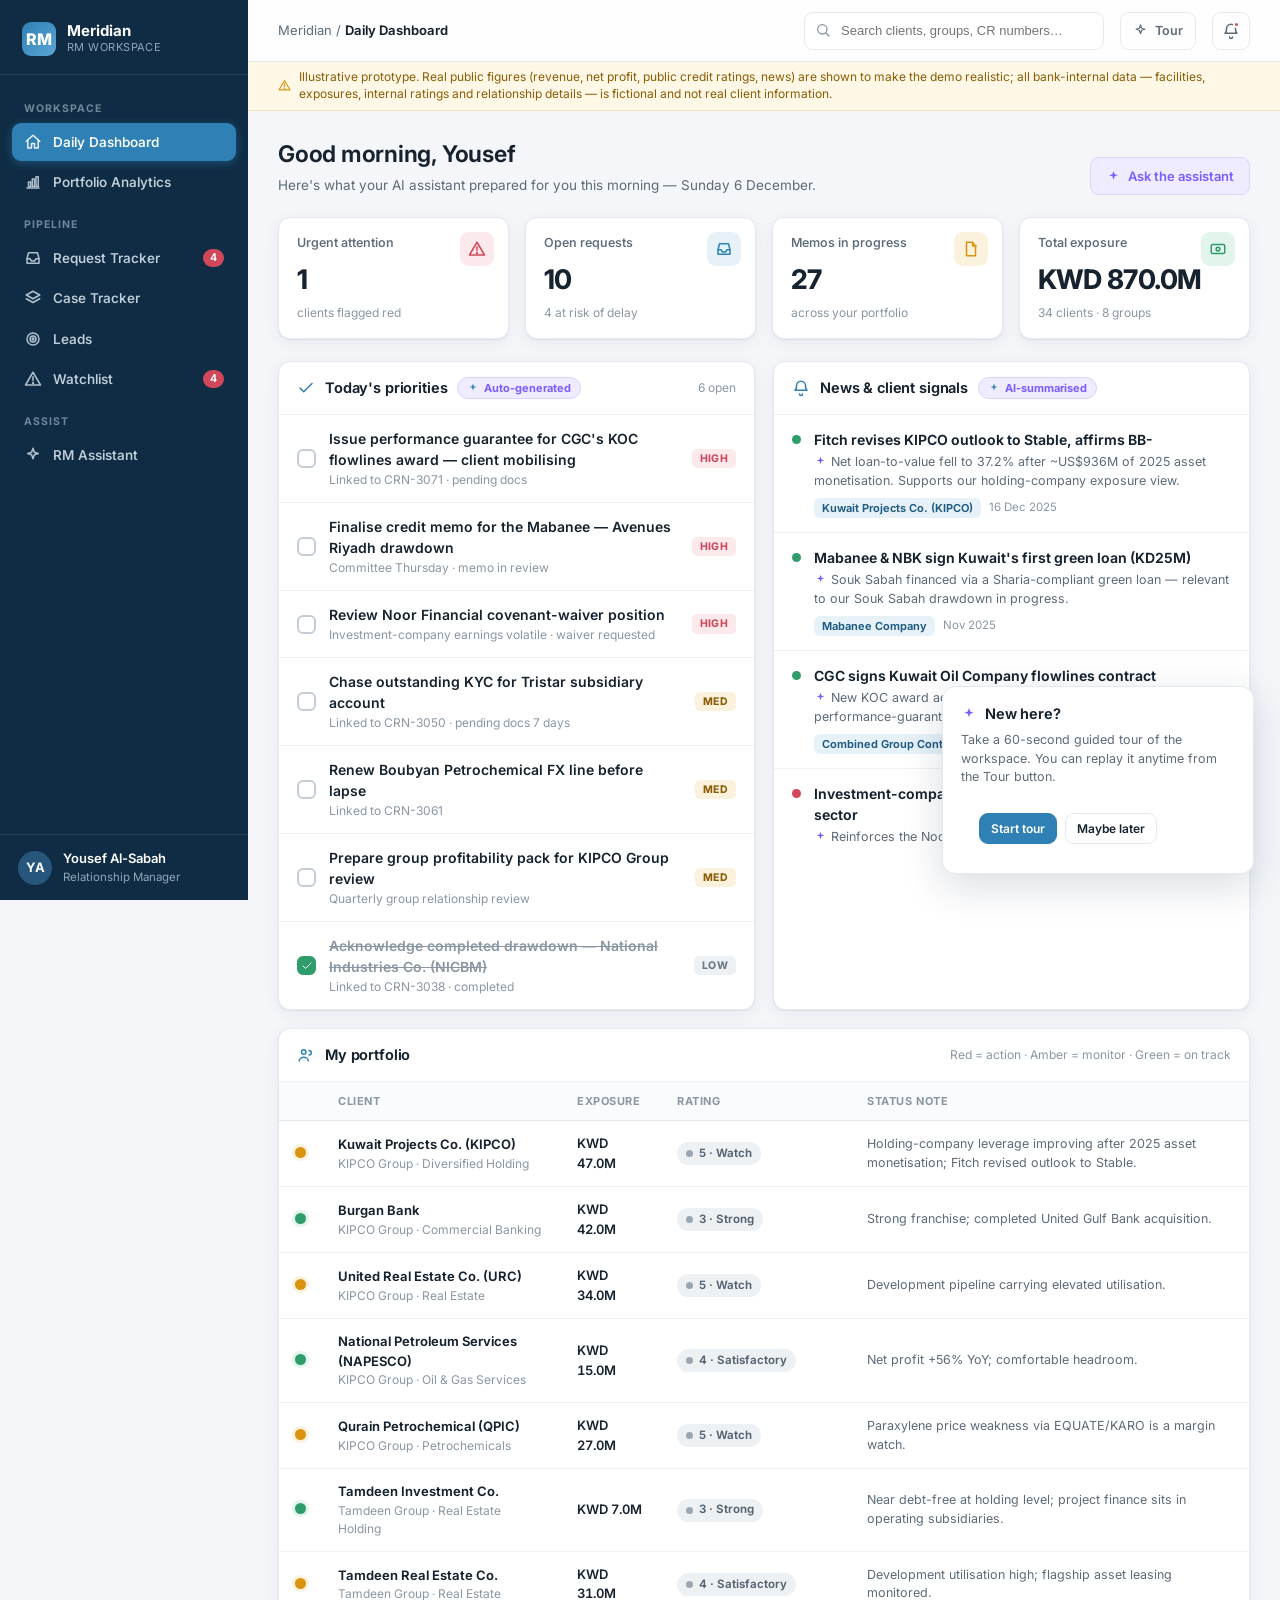
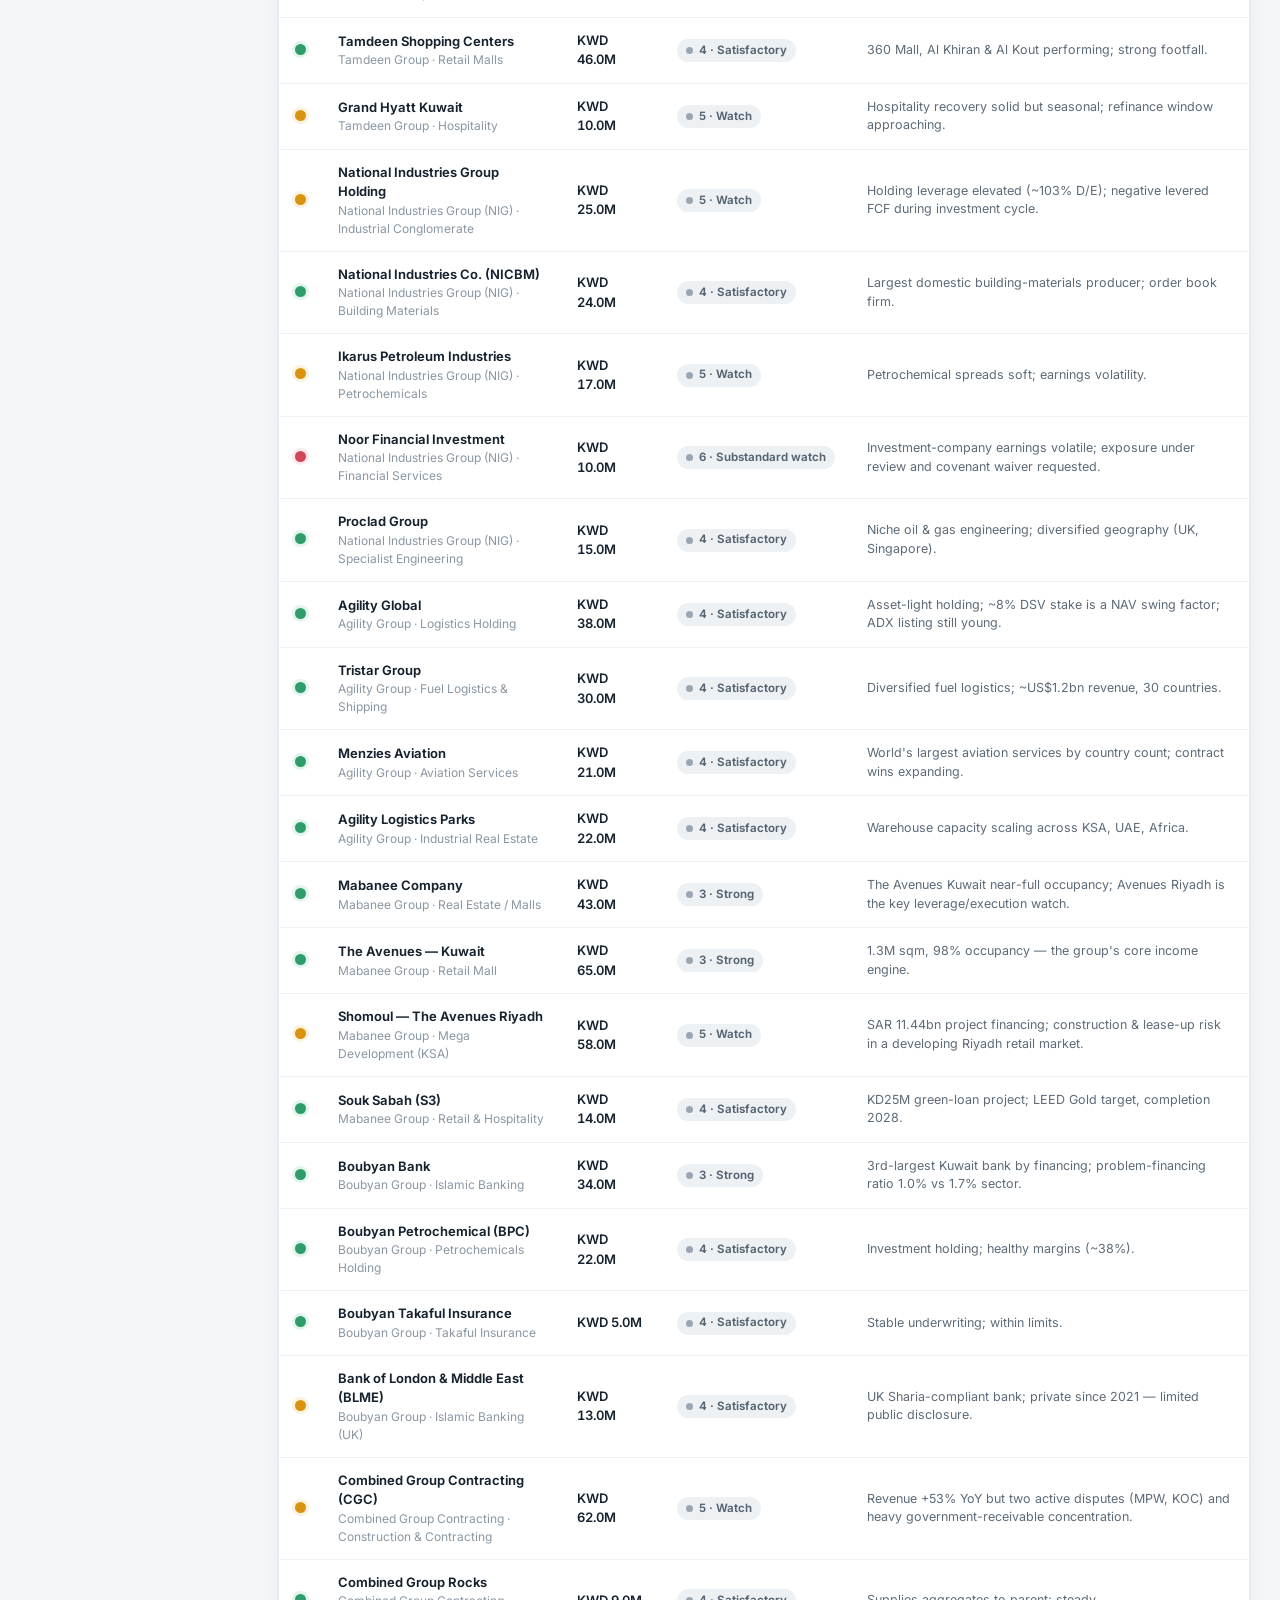
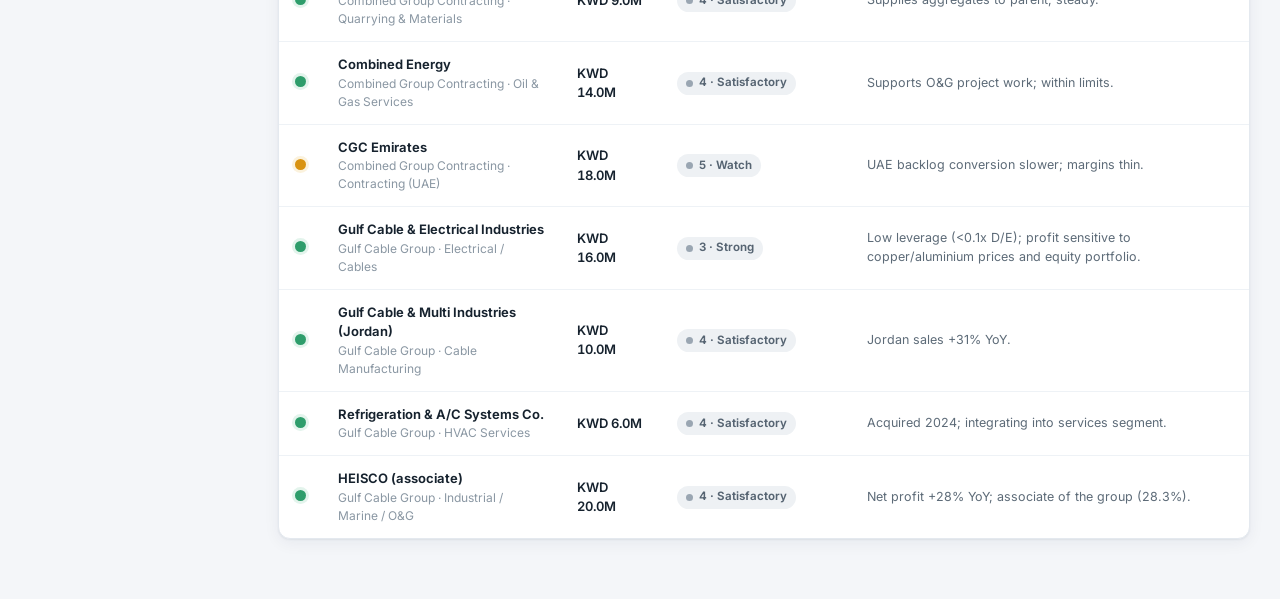
==== docs/index.html @ 3da42424 "Serve RM Workspace from /docs for branch-based Pages Publish the self-contained app as docs/index.ht" ====
<!doctype html>
<html lang="en">
<head>
<meta charset="utf-8"/>
<meta name="viewport" content="width=device-width,initial-scale=1"/>
<title>Meridian — RM Workspace</title>
<link rel="preconnect" href="https://fonts.googleapis.com"/>
<link href="https://fonts.googleapis.com/css2?family=Inter:wght@400;500;600;700;750;800&display=swap" rel="stylesheet"/>
<style>
:root{
  --navy:#0f2c44; --navy-700:#143a5a; --navy-600:#1c4a72;
  --accent:#2f80b4; --accent-soft:#e7f1f8;
  --ink:#16222e; --muted:#5d6b78; --faint:#8a97a3;
  --line:#e4e9ef; --line-soft:#eef2f6; --bg:#f4f6f9; --card:#ffffff;
  --red:#d1485b; --red-bg:#fbe9ec; --amber:#d99311; --amber-bg:#fbf2dd;
  --green:#2e9d6b; --green-bg:#e3f4ec; --blue-bg:#e7f1f8;
  --ai:#7b5cff; --ai-bg:#f0ecff; --ai-line:#ddd3ff;
  --shadow:0 1px 2px rgba(16,40,68,.06),0 4px 16px rgba(16,40,68,.06);
  --shadow-lg:0 12px 40px rgba(16,40,68,.16);
  --radius:12px; --radius-sm:8px;
  --sidebar:248px;
  --font:"Inter",-apple-system,BlinkMacSystemFont,"Segoe UI",Roboto,Helvetica,Arial,sans-serif;
}
*{box-sizing:border-box}
html,body{margin:0;padding:0}
body{font-family:var(--font);color:var(--ink);background:var(--bg);font-size:14px;line-height:1.5;-webkit-font-smoothing:antialiased}
a{color:inherit;text-decoration:none}
button{font-family:inherit;cursor:pointer;border:none;background:none}
h1,h2,h3,h4{margin:0;font-weight:650;letter-spacing:-.01em}
::selection{background:var(--accent-soft)}
svg:not([width]){width:18px;height:18px;flex:none}
.ch svg:not([width]){color:var(--accent)}
.ns svg{width:13px;height:13px;vertical-align:-2px}
.ai-block .src svg:not([width]){width:14px;height:14px}
.crumb svg{vertical-align:-2px}

/* layout */
.app{display:flex;min-height:100vh}
.sidebar{width:var(--sidebar);background:var(--navy);color:#cdd9e3;position:fixed;top:0;bottom:0;left:0;display:flex;flex-direction:column;z-index:30}
.sidebar .brand{padding:22px 22px 18px;display:flex;align-items:center;gap:11px;border-bottom:1px solid rgba(255,255,255,.08)}
.brand .logo{width:34px;height:34px;border-radius:9px;background:linear-gradient(135deg,var(--accent),#5aa6d6);display:grid;place-items:center;color:#fff;font-weight:800;font-size:16px}
.brand .bt{color:#fff;font-weight:700;font-size:15px;line-height:1.15}
.brand .bs{color:#8fa6b8;font-size:11px;letter-spacing:.04em;text-transform:uppercase}
.nav{padding:12px 12px;overflow-y:auto;flex:1}
.nav .grp{color:#6f879a;font-size:10.5px;letter-spacing:.09em;text-transform:uppercase;padding:14px 12px 6px;font-weight:700}
.nav a{display:flex;align-items:center;gap:11px;padding:9px 12px;border-radius:9px;color:#c2d0db;font-weight:550;margin-bottom:2px;transition:.12s;font-size:13.5px}
.nav a:hover{background:rgba(255,255,255,.06);color:#fff}
.nav a.active{background:var(--accent);color:#fff;box-shadow:0 2px 10px rgba(47,128,180,.45)}
.nav a svg{width:18px;height:18px;flex:none;opacity:.9}
.nav a .badge{margin-left:auto;background:var(--red);color:#fff;font-size:10.5px;font-weight:700;padding:1px 7px;border-radius:20px}
.sidebar .me{padding:14px 18px;border-top:1px solid rgba(255,255,255,.08);display:flex;align-items:center;gap:11px}
.me .av{width:34px;height:34px;border-radius:50%;background:#27567c;color:#fff;display:grid;place-items:center;font-weight:700;font-size:13px}
.me .mn{color:#fff;font-weight:600;font-size:13px}
.me .mr{color:#8fa6b8;font-size:11.5px}

.main{margin-left:var(--sidebar);flex:1;min-width:0;display:flex;flex-direction:column}
.topbar{height:62px;background:rgba(255,255,255,.85);backdrop-filter:blur(8px);border-bottom:1px solid var(--line);position:sticky;top:0;z-index:20;display:flex;align-items:center;gap:16px;padding:0 30px}
.topbar .crumb{color:var(--muted);font-size:13px}
.topbar .crumb b{color:var(--ink);font-weight:650}
.search{margin-left:auto;position:relative;width:300px}
.search input{width:100%;height:38px;border:1px solid var(--line);border-radius:9px;padding:0 12px 0 36px;font-size:13px;background:#fff;outline:none;transition:.15s}
.search input:focus{border-color:var(--accent);box-shadow:0 0 0 3px var(--accent-soft)}
.search svg{position:absolute;left:11px;top:10px;width:16px;height:16px;color:var(--faint)}
.search .results{position:absolute;top:44px;left:0;right:0;background:#fff;border:1px solid var(--line);border-radius:10px;box-shadow:var(--shadow-lg);overflow:hidden;display:none}
.search .results.open{display:block}
.search .results a{display:flex;align-items:center;gap:10px;padding:10px 13px;border-bottom:1px solid var(--line-soft)}
.search .results a:last-child{border:0}
.search .results a:hover{background:var(--bg)}
.topbar .bell{width:38px;height:38px;border-radius:9px;border:1px solid var(--line);display:grid;place-items:center;color:var(--muted);position:relative}
.topbar .bell .dot{position:absolute;top:8px;right:9px;width:7px;height:7px;background:var(--red);border-radius:50%;border:2px solid #fff}

.page{padding:26px 30px 60px;max-width:1320px;width:100%}
.page-head{display:flex;align-items:flex-end;gap:16px;margin-bottom:22px}
.page-head h1{font-size:23px}
.page-head p{color:var(--muted);margin:4px 0 0;font-size:13.5px}
.page-head .actions{margin-left:auto;display:flex;gap:10px}

/* buttons */
.btn{display:inline-flex;align-items:center;gap:7px;height:38px;padding:0 15px;border-radius:9px;font-weight:600;font-size:13px;border:1px solid var(--line);background:#fff;color:var(--ink);transition:.13s}
.btn:hover{background:var(--bg)}
.btn svg{width:15px;height:15px}
.btn.primary{background:var(--navy);color:#fff;border-color:var(--navy)}
.btn.primary:hover{background:var(--navy-700)}
.btn.accent{background:var(--accent);color:#fff;border-color:var(--accent)}
.btn.accent:hover{filter:brightness(1.05)}
.btn.sm{height:31px;padding:0 11px;font-size:12px}
.btn.ai{background:var(--ai-bg);color:var(--ai);border-color:var(--ai-line)}
.btn.ai:hover{background:#e7e0ff}
.btn:disabled{opacity:.55;cursor:default}

/* cards & grid */
.grid{display:grid;gap:18px}
.card{background:var(--card);border:1px solid var(--line);border-radius:var(--radius);box-shadow:var(--shadow)}
.card .ch{display:flex;align-items:center;gap:10px;padding:15px 18px;border-bottom:1px solid var(--line-soft)}
.card .ch h3{font-size:14.5px}
.card .ch .sub{color:var(--faint);font-size:12px}
.card .ch .right{margin-left:auto;display:flex;align-items:center;gap:8px}
.card .cb{padding:16px 18px}
.card .cb.flush{padding:0}

/* stat strip */
.stats{display:grid;grid-template-columns:repeat(4,1fr);gap:16px;margin-bottom:22px}
.stat{background:var(--card);border:1px solid var(--line);border-radius:var(--radius);padding:16px 18px;box-shadow:var(--shadow);position:relative;overflow:hidden}
.stat .lab{color:var(--muted);font-size:12.5px;font-weight:550;display:flex;align-items:center;gap:7px}
.stat .val{font-size:27px;font-weight:750;margin-top:7px;letter-spacing:-.02em}
.stat .sub{font-size:12px;color:var(--faint);margin-top:3px}
.stat .ic{position:absolute;right:14px;top:14px;width:34px;height:34px;border-radius:9px;display:grid;place-items:center}
.stat.r .ic{background:var(--red-bg);color:var(--red)} .stat.a .ic{background:var(--amber-bg);color:var(--amber)}
.stat.g .ic{background:var(--green-bg);color:var(--green)} .stat.b .ic{background:var(--blue-bg);color:var(--accent)}

/* pills / status */
.pill{display:inline-flex;align-items:center;gap:6px;height:23px;padding:0 9px;border-radius:20px;font-size:11.5px;font-weight:650;white-space:nowrap}
.pill .d{width:7px;height:7px;border-radius:50%}
.pill.red{background:var(--red-bg);color:#a8293a}.pill.red .d{background:var(--red)}
.pill.amber{background:var(--amber-bg);color:#8a5d06}.pill.amber .d{background:var(--amber)}
.pill.green{background:var(--green-bg);color:#1d6f49}.pill.green .d{background:var(--green)}
.pill.blue{background:var(--blue-bg);color:#1d5a82}.pill.blue .d{background:var(--accent)}
.pill.grey{background:#eef1f4;color:#566472}.pill.grey .d{background:#9aa6b2}
.pill.ai{background:var(--ai-bg);color:var(--ai)}
.rag{width:11px;height:11px;border-radius:50%;display:inline-block;flex:none}
.rag.red{background:var(--red);box-shadow:0 0 0 3px var(--red-bg)}
.rag.amber{background:var(--amber);box-shadow:0 0 0 3px var(--amber-bg)}
.rag.green{background:var(--green);box-shadow:0 0 0 3px var(--green-bg)}

/* AI badge & blocks */
.ai-badge{display:inline-flex;align-items:center;gap:5px;background:var(--ai-bg);color:var(--ai);border:1px solid var(--ai-line);border-radius:20px;padding:2px 9px;font-size:11px;font-weight:700}
.ai-badge svg{width:12px;height:12px}
.ai-block{border:1px solid var(--ai-line);border-radius:var(--radius-sm);background:linear-gradient(180deg,#faf9ff,#fff);position:relative}
.ai-block .src{color:var(--ai);font-size:11.5px;display:flex;align-items:center;gap:6px;padding:9px 14px;border-bottom:1px solid var(--ai-line);background:var(--ai-bg);border-radius:7px 7px 0 0;font-weight:600}
.ai-block .body{padding:14px}
.ai-block .ctrl{display:flex;gap:8px;padding:10px 14px;border-top:1px solid var(--line-soft)}
.ai-tip{color:var(--faint);font-size:11.5px;margin-left:auto;align-self:center}

/* tables */
table{width:100%;border-collapse:collapse}
thead th{text-align:left;font-size:11px;letter-spacing:.05em;text-transform:uppercase;color:var(--faint);font-weight:700;padding:11px 16px;border-bottom:1px solid var(--line);background:#fafbfc}
tbody td{padding:13px 16px;border-bottom:1px solid var(--line-soft);font-size:13px;vertical-align:middle}
tbody tr:last-child td{border-bottom:0}
tbody tr.click{cursor:pointer;transition:.1s}
tbody tr.click:hover{background:var(--accent-soft)}
.tnum{font-variant-numeric:tabular-nums;font-weight:600}
.tname{font-weight:650}
.tsub{color:var(--faint);font-size:12px}
.linklike{color:var(--accent);font-weight:650;cursor:pointer}
.linklike:hover{text-decoration:underline}

/* filters */
.toolbar{display:flex;gap:10px;align-items:center;flex-wrap:wrap;margin-bottom:16px}
.chip{height:32px;padding:0 13px;border:1px solid var(--line);background:#fff;border-radius:20px;font-size:12.5px;font-weight:600;color:var(--muted);display:inline-flex;align-items:center;gap:7px}
.chip:hover{border-color:var(--accent);color:var(--accent)}
.chip.on{background:var(--navy);color:#fff;border-color:var(--navy)}
.chip .ct{background:rgba(255,255,255,.25);border-radius:10px;padding:0 6px;font-size:11px}
.chip.on .ct{background:rgba(255,255,255,.22)}

/* todos / list rows */
.row{display:flex;align-items:center;gap:13px;padding:13px 18px;border-bottom:1px solid var(--line-soft)}
.row:last-child{border:0}
.row:hover{background:#fafbfc}
.chk{width:19px;height:19px;border:2px solid #c4cdd6;border-radius:6px;flex:none;display:grid;place-items:center;cursor:pointer;transition:.12s}
.chk.done{background:var(--green);border-color:var(--green)}
.chk svg{width:12px;height:12px;color:#fff;opacity:0}
.chk.done svg{opacity:1}
.row .tx{flex:1;min-width:0}
.row .tx .t{font-weight:600}
.row.done .tx .t{text-decoration:line-through;color:var(--faint)}
.row .tx .m{color:var(--faint);font-size:12px;margin-top:1px}
.prio{font-size:10.5px;font-weight:750;padding:2px 8px;border-radius:5px;text-transform:uppercase;letter-spacing:.03em}
.prio.high{background:var(--red-bg);color:var(--red)} .prio.med{background:var(--amber-bg);color:#8a5d06} .prio.low{background:#eef1f4;color:#6b7785}

/* news */
.news{display:flex;gap:13px;padding:14px 18px;border-bottom:1px solid var(--line-soft)}
.news:last-child{border:0}
.news .dotc{width:9px;height:9px;border-radius:50%;margin-top:6px;flex:none}
.news .nt{font-weight:650;margin-bottom:3px}
.news .ns{color:var(--muted);font-size:12.5px}
.news .nm{margin-top:7px;display:flex;gap:8px;align-items:center;flex-wrap:wrap}
.tag{font-size:11px;font-weight:650;padding:2px 8px;border-radius:6px;background:var(--accent-soft);color:#1d5a82}
.tag.mkt{background:#eef1f4;color:#637282}

/* memo */
.memo{display:grid;grid-template-columns:1fr 270px;gap:20px;align-items:start}
.memo-doc{background:#fff;border:1px solid var(--line);border-radius:var(--radius);box-shadow:var(--shadow);overflow:hidden}
.memo-doc .mh{padding:24px 30px;border-bottom:1px solid var(--line);background:linear-gradient(180deg,#fbfcfd,#fff)}
.memo-sec{padding:22px 30px;border-bottom:1px solid var(--line-soft)}
.memo-sec:last-child{border:0}
.memo-sec .sh{display:flex;align-items:center;gap:10px;margin-bottom:11px}
.memo-sec .sh h4{font-size:14px}
.memo-sec p{margin:0 0 10px;color:#2c3a47;font-size:13.5px;line-height:1.7}
.memo-sec textarea{width:100%;min-height:120px;border:1px solid var(--accent);border-radius:8px;padding:12px;font-family:inherit;font-size:13.5px;line-height:1.7;outline:none}
.memo-side .card{position:sticky;top:78px}
.acc-flag{display:inline-flex;align-items:center;gap:5px;color:var(--green);font-size:11.5px;font-weight:700}

/* progress matrix (case tracker) */
.grp-row{border:1px solid var(--line);border-radius:var(--radius);background:#fff;box-shadow:var(--shadow);margin-bottom:14px;overflow:hidden}
.grp-head{display:flex;align-items:center;gap:13px;padding:15px 18px;cursor:pointer}
.grp-head:hover{background:#fafbfc}
.grp-head .gi{width:34px;height:34px;border-radius:9px;background:var(--accent-soft);color:var(--accent);display:grid;place-items:center;flex:none}
.grp-head .chev{margin-left:auto;color:var(--faint);transition:.2s}
.grp-head.open .chev{transform:rotate(90deg)}
.grp-body{display:none;border-top:1px solid var(--line-soft)}
.grp-body.open{display:block}
.comp-grid th,.comp-grid td{text-align:center}
.comp-grid th:first-child,.comp-grid td:first-child{text-align:left}
.cstat{display:inline-flex;flex-direction:column;align-items:center;gap:3px;font-size:10.5px;color:var(--faint);font-weight:600}

/* leads */
.kanban{display:grid;grid-template-columns:repeat(5,1fr);gap:14px}
.kcol{background:#f7f9fb;border:1px solid var(--line);border-radius:var(--radius);padding:12px;min-height:120px}
.kcol h4{font-size:12px;text-transform:uppercase;letter-spacing:.04em;color:var(--muted);margin-bottom:11px;display:flex;align-items:center;gap:7px}
.kcard{background:#fff;border:1px solid var(--line);border-radius:9px;padding:11px;box-shadow:var(--shadow);margin-bottom:9px}
.kcard .kn{font-weight:650;font-size:13px}
.kcard .ks{color:var(--faint);font-size:11.5px;margin-top:2px}
.kcard select{margin-top:9px;width:100%;height:30px;border:1px solid var(--line);border-radius:7px;font-size:12px;padding:0 7px;color:var(--ink);background:#fff}
.upload{border:2px dashed var(--line);border-radius:var(--radius);padding:30px;text-align:center;background:#fafbfc;transition:.15s}
.upload:hover{border-color:var(--accent);background:var(--accent-soft)}
.upload .ui{width:48px;height:48px;border-radius:12px;background:var(--accent-soft);color:var(--accent);display:grid;place-items:center;margin:0 auto 12px}

/* charts */
.bars{display:flex;flex-direction:column;gap:13px}
.bar-row{display:grid;grid-template-columns:130px 1fr 70px;align-items:center;gap:12px}
.bar-row .bl{font-size:12.5px;color:var(--muted);font-weight:550}
.bar-track{height:11px;background:var(--line-soft);border-radius:20px;overflow:hidden}
.bar-fill{height:100%;border-radius:20px;background:linear-gradient(90deg,var(--accent),#5aa6d6)}
.bar-row .bv{text-align:right;font-weight:700;font-size:12.5px;font-variant-numeric:tabular-nums}
.donut-wrap{display:flex;align-items:center;gap:24px}
.legend{display:flex;flex-direction:column;gap:9px}
.legend .li{display:flex;align-items:center;gap:9px;font-size:13px}
.legend .ls{width:11px;height:11px;border-radius:3px}

/* company */
.co-head{display:flex;gap:18px;align-items:flex-start;background:#fff;border:1px solid var(--line);border-radius:var(--radius);box-shadow:var(--shadow);padding:22px 24px;margin-bottom:18px}
.co-logo{width:58px;height:58px;border-radius:13px;background:linear-gradient(135deg,var(--navy),var(--navy-600));color:#fff;display:grid;place-items:center;font-weight:750;font-size:22px;flex:none}
.co-meta{display:flex;gap:26px;flex-wrap:wrap;margin-top:10px}
.co-meta .m .k{font-size:11px;color:var(--faint);text-transform:uppercase;letter-spacing:.04em;font-weight:650}
.co-meta .m .v{font-weight:650;margin-top:2px}
.kv{display:grid;grid-template-columns:1fr 1fr;gap:1px;background:var(--line-soft);border-radius:8px;overflow:hidden}
.kv .c{background:#fff;padding:11px 14px}
.kv .c .k{font-size:11px;color:var(--faint);text-transform:uppercase;letter-spacing:.04em;font-weight:650}
.kv .c .v{font-weight:600;margin-top:3px}
.two{display:grid;grid-template-columns:1fr 1fr;gap:18px}
.three{display:grid;grid-template-columns:repeat(3,1fr);gap:18px}

/* assistant */
.chat{display:flex;flex-direction:column;height:calc(100vh - 180px);background:#fff;border:1px solid var(--line);border-radius:var(--radius);box-shadow:var(--shadow);overflow:hidden}
.chat .stream{flex:1;overflow-y:auto;padding:24px 28px;display:flex;flex-direction:column;gap:18px}
.msg{display:flex;gap:12px;max-width:80%}
.msg.u{align-self:flex-end;flex-direction:row-reverse}
.msg .ava{width:32px;height:32px;border-radius:9px;flex:none;display:grid;place-items:center;font-weight:700;font-size:12px}
.msg.a .ava{background:var(--ai-bg);color:var(--ai)}
.msg.u .ava{background:var(--navy);color:#fff}
.msg .bub{padding:13px 16px;border-radius:13px;font-size:13.5px;line-height:1.65}
.msg.a .bub{background:#f6f4ff;border:1px solid var(--ai-line);border-top-left-radius:4px}
.msg.u .bub{background:var(--navy);color:#fff;border-top-right-radius:4px}
.msg .bub h5{margin:0 0 6px;font-size:13px}
.msg .bub ul{margin:8px 0 0;padding-left:18px}
.msg .bub li{margin-bottom:4px}
.suggest{display:flex;gap:9px;flex-wrap:wrap;padding:14px 28px;border-top:1px solid var(--line-soft)}
.sg{border:1px solid var(--ai-line);background:var(--ai-bg);color:var(--ai);border-radius:20px;padding:7px 13px;font-size:12.5px;font-weight:600}
.sg:hover{background:#e7e0ff}
.chat .compose{display:flex;gap:10px;padding:14px 20px;border-top:1px solid var(--line)}
.chat .compose input{flex:1;height:42px;border:1px solid var(--line);border-radius:10px;padding:0 14px;font-size:13.5px;outline:none}
.chat .compose input:focus{border-color:var(--accent);box-shadow:0 0 0 3px var(--accent-soft)}
.typing{display:inline-flex;gap:4px;padding:4px 0}
.typing i{width:7px;height:7px;border-radius:50%;background:var(--ai);opacity:.4;animation:tp 1.1s infinite}
.typing i:nth-child(2){animation-delay:.2s}.typing i:nth-child(3){animation-delay:.4s}
@keyframes tp{0%,60%,100%{opacity:.3;transform:translateY(0)}30%{opacity:1;transform:translateY(-4px)}}

/* misc */
.spin{width:16px;height:16px;border:2px solid var(--ai-line);border-top-color:var(--ai);border-radius:50%;display:inline-block;animation:sp .7s linear infinite;vertical-align:-3px}
@keyframes sp{to{transform:rotate(360deg)}}
.gen{display:flex;align-items:center;gap:10px;color:var(--ai);font-size:13px;font-weight:600;padding:18px}
.empty{text-align:center;color:var(--faint);padding:40px 20px}
.divider{height:1px;background:var(--line-soft);margin:18px 0}
.fade-in{animation:fi .35s ease}
@keyframes fi{from{opacity:0;transform:translateY(6px)}to{opacity:1;transform:none}}
.mb0{margin-bottom:0}.mt16{margin-top:16px}
.flex{display:flex;align-items:center;gap:10px}
.spread{display:flex;align-items:center;justify-content:space-between;gap:12px}
.muted{color:var(--muted)} .faint{color:var(--faint)} .right{text-align:right} .center{text-align:center}
.modal-bg{position:fixed;inset:0;background:rgba(15,44,68,.45);backdrop-filter:blur(2px);z-index:50;display:grid;place-items:center;padding:24px;animation:fi .2s}
.modal{background:#fff;border-radius:14px;box-shadow:var(--shadow-lg);width:560px;max-width:100%;max-height:88vh;overflow:auto}
.modal .mh2{padding:18px 22px;border-bottom:1px solid var(--line);display:flex;align-items:center;gap:10px}
.modal .mb2{padding:20px 22px}
.modal .mf{padding:14px 22px;border-top:1px solid var(--line);display:flex;justify-content:flex-end;gap:10px}
.x{margin-left:auto;width:30px;height:30px;border-radius:8px;display:grid;place-items:center;color:var(--muted)}
.x:hover{background:var(--bg)}

.ribbon{background:#fff8e6;color:#8a5d06;border-bottom:1px solid #f0e3c0;font-size:12px;padding:7px 30px;display:flex;gap:8px;align-items:center;line-height:1.4}
.ribbon svg{color:var(--amber);flex:none}
.co-meta .pill{height:21px}

/* ---- tabs / progressive disclosure ---- */
.tabs{display:flex;gap:2px;border-bottom:1px solid var(--line);margin:0 0 20px;overflow-x:auto}
.tab{padding:11px 16px;font-weight:600;font-size:13.5px;color:var(--muted);border-bottom:2px solid transparent;display:flex;align-items:center;gap:7px;white-space:nowrap;cursor:pointer}
.tab:hover{color:var(--ink)}
.tab.on{color:var(--accent);border-bottom-color:var(--accent)}
.tab svg{width:16px;height:16px}
.tab .ct{background:var(--red-bg);color:var(--red);border-radius:10px;font-size:11px;padding:0 6px;font-weight:700}
.toggle{display:inline-flex;background:#eef1f4;border-radius:9px;padding:3px}
.toggle button{padding:6px 14px;border-radius:7px;font-size:12.5px;font-weight:600;color:var(--muted)}
.toggle button.on{background:#fff;color:var(--ink);box-shadow:var(--shadow)}

/* ---- tooltips ---- */
.tipw{border-bottom:1px dotted var(--faint);cursor:help}
[data-tip]{position:relative}
[data-tip]:hover::after{content:attr(data-tip);position:absolute;left:50%;bottom:calc(100% + 9px);transform:translateX(-50%);background:var(--navy);color:#fff;font-size:11.5px;font-weight:500;padding:8px 11px;border-radius:8px;width:max-content;max-width:250px;z-index:60;box-shadow:var(--shadow-lg);line-height:1.45;pointer-events:none;animation:fi .14s;white-space:normal}
[data-tip]:hover::before{content:"";position:absolute;left:50%;bottom:calc(100% + 3px);transform:translateX(-50%);border:6px solid transparent;border-top-color:var(--navy);z-index:60}

/* ---- gauges / kpis ---- */
.gauges{display:flex;gap:26px;flex-wrap:wrap}
.gauge{display:flex;flex-direction:column;align-items:center;gap:8px}
.gauge .ring{width:104px;height:104px;border-radius:50%;display:grid;place-items:center;flex:none}
.gauge .ring .in{width:74px;height:74px;background:#fff;border-radius:50%;display:grid;place-items:center;text-align:center}
.gauge .ring .in b{font-size:21px;letter-spacing:-.02em}
.gauge .lab{font-size:12px;color:var(--muted);font-weight:600}
.kpis{display:grid;grid-template-columns:repeat(4,1fr);gap:14px;margin-bottom:18px}
.kpi{background:#fff;border:1px solid var(--line);border-radius:11px;padding:14px 16px;box-shadow:var(--shadow)}
.kpi .k{font-size:11.5px;color:var(--muted);font-weight:600;display:flex;align-items:center;gap:6px}
.kpi .v{font-size:22px;font-weight:750;margin-top:6px;letter-spacing:-.02em}
.kpi .s{font-size:11.5px;color:var(--faint);margin-top:2px}
.alert-row{display:flex;align-items:center;gap:11px;padding:11px 0;border-bottom:1px solid var(--line-soft)}
.alert-row:last-child{border:0}
.alert-ic{width:30px;height:30px;border-radius:8px;display:grid;place-items:center;flex:none}

/* ---- tour ---- */
.tour-ring{position:fixed;z-index:81;border-radius:11px;box-shadow:0 0 0 3px var(--accent),0 0 0 9999px rgba(15,44,68,.55);transition:top .25s,left .25s,width .25s,height .25s;pointer-events:none}
.tour-pop{position:fixed;z-index:82;background:#fff;border-radius:13px;box-shadow:var(--shadow-lg);width:326px;padding:17px 19px;animation:fi .2s}
.tour-pop h4{font-size:15px;margin-bottom:7px;display:flex;align-items:center;gap:8px}
.tour-pop h4 svg{width:16px;height:16px;color:var(--ai)}
.tour-pop p{font-size:13px;color:var(--muted);margin:0 0 15px;line-height:1.55}
.tour-pop .nav{display:flex;align-items:center;gap:8px}
.tour-pop .step{font-size:11.5px;color:var(--faint);margin-right:auto;font-weight:600}
.toast{position:fixed;right:26px;bottom:26px;z-index:70;background:#fff;border:1px solid var(--line);border-radius:13px;box-shadow:var(--shadow-lg);padding:16px 18px;width:312px;animation:fi .3s}
.toast h4{font-size:14.5px;margin-bottom:6px;display:flex;align-items:center;gap:8px}
.toast h4 svg{width:16px;height:16px;color:var(--ai)}
.toast p{font-size:12.5px;color:var(--muted);margin:0 0 13px;line-height:1.5}
.toast .row{display:flex;gap:8px}

/* ---- watchlist ---- */
.wl-sev{width:5px;height:34px;border-radius:6px;display:inline-block}
.sig{display:inline-flex;align-items:center;gap:5px;font-size:11.5px;font-weight:600;padding:2px 9px;border-radius:6px;margin:2px 4px 2px 0}
.sig.red{background:var(--red-bg);color:#a8293a}.sig.amber{background:var(--amber-bg);color:#8a5d06}
.help-btn{height:38px;padding:0 12px;border:1px solid var(--line);border-radius:9px;display:flex;align-items:center;gap:7px;color:var(--muted);font-weight:600;font-size:12.5px}
.help-btn:hover{border-color:var(--ai-line);color:var(--ai);background:var(--ai-bg)}
.help-btn svg{width:15px;height:15px}

</style>
</head>
<body>
<noscript>This prototype requires JavaScript.</noscript>
<script>
/* Shared mock dataset — Corporate Banking RM Workspace prototype.
   REAL public company data (Boursa Kuwait / public filings & ratings, 2024-2026) is used
   for realism; ALL bank-internal figures (facilities, exposures, internal ratings,
   relationship details, requests, to-dos) are FICTIONAL and not real client information. */
window.DB = (function () {
  const rm = { name: "Yousef Al-Sabah", role: "Senior Relationship Manager · Corporate", initials: "YA", desk: "Corporate Banking — Large Cap Groups" };
  const disclaimer = "Illustrative prototype. Real public figures (revenue, net profit, public credit ratings, news) are shown to make the demo realistic; all bank-internal data — facilities, exposures, internal ratings and relationship details — is fictional and not real client information.";

  // ---- raw group definitions (figures: bank-internal in KWD millions unless noted) ----
  const GROUPS = [
    { group:"KIPCO Group", members:[
      { id:"kipco", name:"Kuwait Projects Co. (KIPCO)", short:"KP", sector:"Diversified Holding", ticker:"KPROJ", parent:true,
        rag:"amber", ragReason:"Holding-company leverage improving after 2025 asset monetisation; Fitch revised outlook to Stable.",
        funded:38, nonfunded:9, limit:60, rating:"5 (Watch)", since:"2006", ubo:"Al Futtooh Holding 31.9%; widely held",
        pub:{rev:1490, net:15.65, cur:"KWD M", year:"FY2024", rating:"Fitch BB-/Stable (Dec 2025)", src:"KIPCO Annual Report 2024; Fitch"},
        news:[{t:"Fitch revises KIPCO outlook to Stable, affirms BB-", s:"After ~US$936M of intragroup asset monetisation in 2025, net loan-to-value fell to 37.2% from 52.9%; Fitch lifted the outlook from Negative to Stable.", date:"16 Dec 2025", rag:"green"}] },
      { id:"burgan", name:"Burgan Bank", short:"BB", sector:"Commercial Banking", ticker:"BURG",
        rag:"green", ragReason:"Strong franchise; completed United Gulf Bank acquisition.",
        funded:12, nonfunded:30, limit:55, rating:"3 (Strong)", since:"2008", ubo:"KIPCO 61%",
        pub:{net:46.4, cur:"KWD M", year:"FY2024", rating:"Fitch A/Stable", src:"KIPCO AR 2024; Fitch"},
        news:[{t:"Burgan Bank completes acquisition of United Gulf Bank", s:"US$190M deal (~1.0x book) closed Q1 2025, adding ~60-70bps drag on regulatory capital ratios.", date:"Q1 2025", rag:"amber"}] },
      { id:"urc", name:"United Real Estate Co. (URC)", short:"UR", sector:"Real Estate", ticker:"URC",
        rag:"amber", ragReason:"Development pipeline carrying elevated utilisation.",
        funded:30, nonfunded:4, limit:40, rating:"5 (Watch)", since:"2009", ubo:"KIPCO 62%",
        pub:{rev:88.6, net:5.1, cur:"KWD M", year:"FY2024", src:"KIPCO AR 2024"} },
      { id:"napesco", name:"National Petroleum Services (NAPESCO)", short:"NP", sector:"Oil & Gas Services", ticker:"NAPESCO",
        rag:"green", ragReason:"Net profit +56% YoY; comfortable headroom.",
        funded:9, nonfunded:6, limit:20, rating:"4 (Satisfactory)", since:"2012", ubo:"KIPCO 60%",
        pub:{rev:41.0, net:13.4, cur:"KWD M", year:"FY2024", src:"KIPCO AR 2024"} },
      { id:"qpic", name:"Qurain Petrochemical (QPIC)", short:"QP", sector:"Petrochemicals", ticker:"QPIC",
        rag:"amber", ragReason:"Paraxylene price weakness via EQUATE/KARO is a margin watch.",
        funded:22, nonfunded:5, limit:35, rating:"5 (Watch)", since:"2011", ubo:"Widely held; KIPCO-linked",
        pub:{note:"EQUATE FY2024 revenue ~US$3.81bn (+22%); KARO posted a US$5.66M loss in 2024.", src:"KIPCO AR 2024"} },
    ]},
    { group:"Tamdeen Group", members:[
      { id:"taminv", name:"Tamdeen Investment Co.", short:"TI", sector:"Real Estate Holding", ticker:"TAMINV", parent:true,
        rag:"green", ragReason:"Near debt-free at holding level; project finance sits in operating subsidiaries.",
        funded:6, nonfunded:1, limit:12, rating:"3 (Strong)", since:"2010", ubo:"Al Marzouq family",
        pub:{rev:15.93, net:13.51, cur:"KWD M", year:"FY2024", src:"Kamco / Boursa filing"},
        news:[{t:"Tamdeen acquires majority stake in 4Sale International", s:"First major digital investment — controlling interest in Kuwait's leading online marketplace, signalling a shift beyond physical real estate.", date:"02 Jun 2026", rag:"green"}] },
      { id:"tamdeen-re", name:"Tamdeen Real Estate Co.", short:"TR", sector:"Real Estate", 
        rag:"amber", ragReason:"Development utilisation high; flagship asset leasing monitored.",
        funded:28, nonfunded:3, limit:35, rating:"4 (Satisfactory)", since:"2011", ubo:"Tamdeen Group" },
      { id:"tamdeen-malls", name:"Tamdeen Shopping Centers", short:"TS", sector:"Retail Malls",
        rag:"green", ragReason:"360 Mall, Al Khiran & Al Kout performing; strong footfall.",
        funded:40, nonfunded:6, limit:55, rating:"4 (Satisfactory)", since:"2011", ubo:"Tamdeen Group",
        news:[{t:"Tamdeen breaks ground on 'The Farm Kuwait' in Sabah Al Salem", s:"New agri-leisure destination — diversification beyond malls into experiential formats; a pipeline asset not yet generating revenue.", date:"15 Feb 2026", rag:"amber"}] },
      { id:"grand-hyatt", name:"Grand Hyatt Kuwait", short:"GH", sector:"Hospitality",
        rag:"amber", ragReason:"Hospitality recovery solid but seasonal; refinance window approaching.",
        funded:9, nonfunded:1, limit:14, rating:"5 (Watch)", since:"2016", ubo:"Tamdeen Group" },
    ]},
    { group:"National Industries Group (NIG)", members:[
      { id:"nig", name:"National Industries Group Holding", short:"NG", sector:"Industrial Conglomerate", ticker:"NIND", parent:true,
        rag:"amber", ragReason:"Holding leverage elevated (~103% D/E); negative levered FCF during investment cycle.",
        funded:20, nonfunded:5, limit:32, rating:"5 (Watch)", since:"2007", ubo:"Widely held",
        pub:{rev:49.9, net:14.0, cur:"KWD M", year:"TTM 2026", rating:"D/E ~103%", src:"Boursa Kuwait / Yahoo Finance"},
        news:[{t:"J3 consortium (NIG, Mabanee, Privatization Holding) advances Jaber Al-Ahmad Residential City", s:"NIG is co-developer in a KD154M (~US$500M) PPP housing project — a push into Kuwait social infrastructure.", date:"24 Apr 2025", rag:"green"}] },
      { id:"nicbm", name:"National Industries Co. (NICBM)", short:"NC", sector:"Building Materials", ticker:"NICBM",
        rag:"green", ragReason:"Largest domestic building-materials producer; order book firm.",
        funded:18, nonfunded:6, limit:30, rating:"4 (Satisfactory)", since:"2008", ubo:"NIG" },
      { id:"ikarus", name:"Ikarus Petroleum Industries", short:"IK", sector:"Petrochemicals", ticker:"IKARUS",
        rag:"amber", ragReason:"Petrochemical spreads soft; earnings volatility.",
        funded:14, nonfunded:3, limit:22, rating:"5 (Watch)", since:"2013", ubo:"NIG major shareholder" },
      { id:"noor", name:"Noor Financial Investment", short:"NF", sector:"Financial Services", ticker:"NOORINV",
        rag:"red", ragReason:"Investment-company earnings volatile; exposure under review and covenant waiver requested.",
        funded:8, nonfunded:2, limit:14, rating:"6 (Substandard watch)", since:"2014", ubo:"NIG" },
      { id:"proclad", name:"Proclad Group", short:"PC", sector:"Specialist Engineering",
        rag:"green", ragReason:"Niche oil & gas engineering; diversified geography (UK, Singapore).",
        funded:11, nonfunded:4, limit:18, rating:"4 (Satisfactory)", since:"2015", ubo:"NIG" },
    ]},
    { group:"Agility Group", members:[
      { id:"agility", name:"Agility Global", short:"AG", sector:"Logistics Holding", ticker:"AGLTY (ADX)", parent:true,
        rag:"green", ragReason:"Asset-light holding; ~8% DSV stake is a NAV swing factor; ADX listing still young.",
        funded:30, nonfunded:8, limit:50, rating:"4 (Satisfactory)", since:"2009", ubo:"Sultan family (control)",
        pub:{rev:5100, net:128, cur:"USD M", year:"FY2024-25", src:"Agility Annual Report 2025"},
        news:[{t:"ROSHN Group & Agility Logistics Parks sign JV for Saudi logistics development", s:"Agility partners with the Saudi sovereign developer to co-develop Grade-A logistics parks — a material KSA expansion.", date:"2025", rag:"green"}] },
      { id:"tristar", name:"Tristar Group", short:"TG", sector:"Fuel Logistics & Shipping",
        rag:"green", ragReason:"Diversified fuel logistics; ~US$1.2bn revenue, 30 countries.",
        funded:23, nonfunded:7, limit:34, rating:"4 (Satisfactory)", since:"2014", ubo:"Agility" },
      { id:"menzies", name:"Menzies Aviation", short:"MZ", sector:"Aviation Services",
        rag:"green", ragReason:"World's largest aviation services by country count; contract wins expanding.",
        funded:16, nonfunded:5, limit:26, rating:"4 (Satisfactory)", since:"2020", ubo:"Agility",
        news:[{t:"Menzies Aviation secures 15-year ground handling licence at Bangalore (Kempegowda)", s:"Long-dated contract at one of India's busiest airports, extending the South Asia footprint.", date:"2026", rag:"green"}] },
      { id:"alp", name:"Agility Logistics Parks", short:"AL", sector:"Industrial Real Estate",
        rag:"green", ragReason:"Warehouse capacity scaling across KSA, UAE, Africa.",
        funded:19, nonfunded:3, limit:30, rating:"4 (Satisfactory)", since:"2013", ubo:"Agility" },
    ]},
    { group:"Mabanee Group", members:[
      { id:"mabanee", name:"Mabanee Company", short:"MB", sector:"Real Estate / Malls", ticker:"MABANEE", parent:true,
        rag:"green", ragReason:"The Avenues Kuwait near-full occupancy; Avenues Riyadh is the key leverage/execution watch.",
        funded:35, nonfunded:8, limit:60, rating:"3 (Strong)", since:"2008", ubo:"Widely held; MSCI Kuwait constituent",
        pub:{rev:450, net:84.6, cur:"see note", year:"FY2025", note:"FY2025 net profit KWD 84.6M (+30%); revenue ~US$450M; total assets ~KWD 1.66bn.", src:"Mabanee AR 2025"},
        news:[{t:"Mabanee & NBK sign Kuwait's first green loan (KD25M) for Souk Sabah", s:"Sharia-compliant green loan over 100 months structured under Green Loan Principles — a Kuwait market first.", date:"Nov 2025", rag:"green"},
              {t:"Mabanee upsizes Avenues Riyadh financing to SAR 11.44bn", s:"Added SAR 3.45bn for the Riyadh towers; total project debt SAR 11.44bn at 14.25-year tenor, held at the Saudi (Shomoul) level.", date:"Late 2025", rag:"amber"}] },
      { id:"avenues-kw", name:"The Avenues — Kuwait", short:"AK", sector:"Retail Mall",
        rag:"green", ragReason:"1.3M sqm, 98% occupancy — the group's core income engine.",
        funded:60, nonfunded:5, limit:80, rating:"3 (Strong)", since:"2009", ubo:"Mabanee" },
      { id:"shomoul", name:"Shomoul — The Avenues Riyadh", short:"AR", sector:"Mega Development (KSA)", ticker:"60% Mabanee",
        rag:"amber", ragReason:"SAR 11.44bn project financing; construction & lease-up risk in a developing Riyadh retail market.",
        funded:48, nonfunded:10, limit:70, rating:"5 (Watch)", since:"2019", ubo:"Mabanee 60%" },
      { id:"souk-sabah", name:"Souk Sabah (S3)", short:"S3", sector:"Retail & Hospitality",
        rag:"green", ragReason:"KD25M green-loan project; LEED Gold target, completion 2028.",
        funded:12, nonfunded:2, limit:20, rating:"4 (Satisfactory)", since:"2024", ubo:"Mabanee" },
    ]},
    { group:"Boubyan Group", members:[
      { id:"boubyan-bank", name:"Boubyan Bank", short:"BY", sector:"Islamic Banking", ticker:"BOUBYAN", parent:true,
        rag:"green", ragReason:"3rd-largest Kuwait bank by financing; problem-financing ratio 1.0% vs 1.7% sector.",
        funded:14, nonfunded:20, limit:45, rating:"3 (Strong)", since:"2010", ubo:"National Bank of Kuwait (majority)",
        pub:{net:0, cur:"KWD M", year:"9M2024", rating:"Fitch A/Stable; Moody's A2", note:"Net profit +25% YoY (9M2024); CET1 13.7%; ~89% deposit-funded.", src:"Fitch (Dec 2024); Moody's (Jun 2025)"},
        news:[{t:"Moody's affirms Boubyan Bank at A2/Stable", s:"Cites improving asset quality, a solid deposit franchise and growing market share as Kuwait's 3rd-largest lender.", date:"29 Jun 2025", rag:"green"}] },
      { id:"bpc", name:"Boubyan Petrochemical (BPC)", short:"BP", sector:"Petrochemicals Holding", ticker:"BPCC",
        rag:"green", ragReason:"Investment holding; healthy margins (~38%).",
        funded:18, nonfunded:4, limit:30, rating:"4 (Satisfactory)", since:"2012", ubo:"Boubyan-linked",
        pub:{rev:334, cur:"USD M", year:"FY to Apr 2025", note:"Revenue ~US$334M; net margin ~38%. Fiscal year ends 30 April.", src:"GlobalData / Boursa Kuwait"} },
      { id:"boubyan-takaful", name:"Boubyan Takaful Insurance", short:"BT", sector:"Takaful Insurance",
        rag:"green", ragReason:"Stable underwriting; within limits.",
        funded:4, nonfunded:1, limit:8, rating:"4 (Satisfactory)", since:"2013", ubo:"Boubyan Group" },
      { id:"blme", name:"Bank of London & Middle East (BLME)", short:"BL", sector:"Islamic Banking (UK)",
        rag:"amber", ragReason:"UK Sharia-compliant bank; private since 2021 — limited public disclosure.",
        funded:10, nonfunded:3, limit:18, rating:"4 (Satisfactory)", since:"2021", ubo:"Boubyan Bank (100%)" },
    ]},
    { group:"Combined Group Contracting", members:[
      { id:"cgc", name:"Combined Group Contracting (CGC)", short:"CG", sector:"Construction & Contracting", ticker:"CGCK", parent:true,
        rag:"amber", ragReason:"Revenue +53% YoY but two active disputes (MPW, KOC) and heavy government-receivable concentration.",
        funded:40, nonfunded:22, limit:75, rating:"5 (Watch)", since:"2007", ubo:"Listed; founding family",
        pub:{rev:254.5, net:15.8, cur:"KWD M", year:"FY2025", note:"Projects on hand ~US$640M; clients heavily government/quasi-government.", src:"Boursa Kuwait / Yahoo Finance"},
        news:[{t:"CGC signs Kuwait Oil Company flowlines contract (RFP-2141028)", s:"New KOC award for construction of flowlines and associated works — adds to the order book.", date:"Q1 2026", rag:"green"},
              {t:"CGC awarded US Army Corps of Engineers construction package", s:"USACE contract win indicating cross-regional reach beyond Gulf government clients.", date:"Early 2026", rag:"green"}] },
      { id:"cgc-rocks", name:"Combined Group Rocks", short:"CR", sector:"Quarrying & Materials",
        rag:"green", ragReason:"Supplies aggregates to parent; steady.",
        funded:7, nonfunded:2, limit:14, rating:"4 (Satisfactory)", since:"2012", ubo:"CGC" },
      { id:"cgc-energy", name:"Combined Energy", short:"CE", sector:"Oil & Gas Services",
        rag:"green", ragReason:"Supports O&G project work; within limits.",
        funded:9, nonfunded:5, limit:18, rating:"4 (Satisfactory)", since:"2014", ubo:"CGC" },
      { id:"cgc-emirates", name:"CGC Emirates", short:"CM", sector:"Contracting (UAE)",
        rag:"amber", ragReason:"UAE backlog conversion slower; margins thin.",
        funded:12, nonfunded:6, limit:22, rating:"5 (Watch)", since:"2015", ubo:"CGC" },
    ]},
    { group:"Gulf Cable Group", members:[
      { id:"gulf-cable", name:"Gulf Cable & Electrical Industries", short:"GC", sector:"Electrical / Cables", ticker:"CABLE", parent:true,
        rag:"green", ragReason:"Low leverage (<0.1x D/E); profit sensitive to copper/aluminium prices and equity portfolio.",
        funded:12, nonfunded:4, limit:24, rating:"3 (Strong)", since:"2007", ubo:"Listed; widely held",
        pub:{rev:123.1, net:20.8, cur:"KWD M", year:"FY2024", note:"Total assets KWD 326M; borrowings < KWD 27M (D/E < 0.1x). 50th anniversary in 2025.", src:"Gulf Cable AR 2024"},
        news:[{t:"Gulf Cable builds ~27% stake in First Investment Company", s:"Open-market purchases (KD16.4M) crossed the significant-influence threshold, reclassifying it as an equity-method associate.", date:"Q3 2025", rag:"amber"}] },
      { id:"gc-jordan", name:"Gulf Cable & Multi Industries (Jordan)", short:"GJ", sector:"Cable Manufacturing",
        rag:"green", ragReason:"Jordan sales +31% YoY.",
        funded:8, nonfunded:2, limit:14, rating:"4 (Satisfactory)", since:"2013", ubo:"Gulf Cable" },
      { id:"gc-hvac", name:"Refrigeration & A/C Systems Co.", short:"RA", sector:"HVAC Services",
        rag:"green", ragReason:"Acquired 2024; integrating into services segment.",
        funded:5, nonfunded:1, limit:9, rating:"4 (Satisfactory)", since:"2024", ubo:"Gulf Cable" },
      { id:"heisco", name:"HEISCO (associate)", short:"HE", sector:"Industrial / Marine / O&G", ticker:"HEISCO",
        rag:"green", ragReason:"Net profit +28% YoY; associate of the group (28.3%).",
        funded:14, nonfunded:6, limit:24, rating:"4 (Satisfactory)", since:"2011", ubo:"Gulf Cable 28.3%" },
    ]},
  ];

  // ---- synthesise full company records (mock banking detail) ----
  const SEC = {
    "Construction & Contracting":{tl:"Term Loan", nf:"Performance Guarantee Line", sec:"Assignment of contract proceeds", m:"CBK + 3.00%"},
    "Real Estate":{tl:"Term Loan (CRE)", nf:"Guarantee Line", sec:"Mortgage over property", m:"CBK + 2.75%"},
    "Real Estate / Malls":{tl:"Term Loan (CRE)", nf:"Guarantee Line", sec:"Mortgage & rental assignment", m:"CBK + 2.60%"},
    "Retail Mall":{tl:"Term Loan (CRE)", nf:"Guarantee Line", sec:"Mortgage & rental assignment", m:"CBK + 2.55%"},
    "Petrochemicals":{tl:"Term Loan", nf:"LC / Trade Line", sec:"Plant & assignment", m:"CBK + 2.90%"},
    "Building Materials":{tl:"Term Loan", nf:"LC Line", sec:"Plant & machinery", m:"CBK + 2.50%"},
  };
  const def = {tl:"Term Loan", nf:"Guarantee Line", sec:"Corporate guarantee", m:"CBK + 2.60%"};
  const EXP = ["Mar 2026","Aug 2026","Dec 2026","Jun 2027","Dec 2027","Sep 2028"];
  const r2 = (n)=>Math.round(n*10)/10;

  function facilities(c, i){
    const s = SEC[c.sector] || def;
    const out = [];
    const tlUtil = r2(c.funded*0.62), wcUtil = r2(c.funded - tlUtil);
    out.push({type:s.tl, limit:r2(c.limit*0.5), util:tlUtil, expiry:EXP[(i+3)%EXP.length], margin:s.m, sec:s.sec});
    out.push({type:"Revolving Working Capital", limit:r2(c.limit*0.3), util:wcUtil, expiry:EXP[(i+1)%EXP.length], margin:"CBK + 2.80%", sec:"Receivables & inventory"});
    if(c.nonfunded>0) out.push({type:s.nf, limit:r2(Math.max(c.nonfunded, c.limit*0.2)), util:c.nonfunded, expiry:EXP[(i+2)%EXP.length], margin:"1.10% p.a.", sec:"Counter-indemnity"});
    return out;
  }
  const MEMO_SETS = [
    {dcr:"done",risk:"done",cinet:"done",presentation:"done",spreading:"done"},
    {dcr:"review",risk:"done",cinet:"done",presentation:"progress",spreading:"done"},
    {dcr:"progress",risk:"progress",cinet:"done",presentation:"pending",spreading:"done"},
    {dcr:"review",risk:"progress",cinet:"done",presentation:"pending",spreading:"progress"},
    {dcr:"pending",risk:"pending",cinet:"progress",presentation:"pending",spreading:"progress"},
  ];

  const r3=(n)=>Math.round(n*100)/100;
  function classify(c, idx){
    const fac=facilities(c, idx); let cl=0,cu=0,nl=0,nu=0;
    fac.forEach(f=>{ const nc=/Guarantee|LC|Trade/.test(f.type); if(nc){nl+=f.limit;nu+=f.util;}else{cl+=f.limit;cu+=f.util;} });
    return {fac, cash:{limit:r2(cl),util:r2(cu)}, nonCash:{limit:r2(nl),util:r2(nu)}};
  }
  function synthExposure(c, idx){ const x=classify(c,idx);
    return {cash:x.cash, nonCash:x.nonCash, total:{limit:r2(x.cash.limit+x.nonCash.limit), util:r2(x.cash.util+x.nonCash.util)}}; }
  function synthMarket(c, idx){ const e=synthExposure(c,idx);
    const sC=0.18+(idx%5)*0.06, sN=0.15+(idx%4)*0.07;
    const mc={limit:r2(e.cash.limit/sC), util:r2(e.cash.util/sC)};
    const mn={limit:e.nonCash.limit?r2(e.nonCash.limit/sN):0, util:e.nonCash.util?r2(e.nonCash.util/sN):0};
    const mt={limit:r2(mc.limit+mn.limit), util:r2(mc.util+mn.util)};
    return {cash:mc, nonCash:mn, total:mt,
      share: mt.util?e.total.util/mt.util:0,
      shareCash: mc.util?e.cash.util/mc.util:0,
      shareNonCash: mn.util?e.nonCash.util/mn.util:0 }; }
  function synthIncome(c, idx){
    const tot=c.funded+c.nonfunded, F={"2023":0.86,"2024":0.94,"2025":1.0,"YTD 2026":0.42}, w=(idx%7)*0.02;
    const out={};
    Object.entries(F).forEach(([y,f])=>{
      const nii=r3((c.funded*0.052+w)*f), fx=r3((tot*0.006)*f), liab=r3((tot*0.013)*f),
            lc=r3((c.nonfunded*0.020)*f), lg=r3((c.nonfunded*0.016)*f), fees=r3((tot*0.004)*f);
      out[y]={nii,fx,liab,lc,lg,fees,total:r3(nii+fx+liab+lc+lg+fees)};
    });
    return out;
  }
  function synthRorwa(c){ const rwa=c.funded*1.0+c.nonfunded*0.5; const inc=c.funded*0.052+(c.funded+c.nonfunded)*0.023; return rwa?((inc/rwa)*100).toFixed(1)+"%":"—"; }
  function synthCovenants(c){
    const red=c.rag==="red", amb=c.rag==="amber";
    return [
      {name:"Debt-service coverage (DSCR)", req:"≥ 1.25x", actual: red?"1.08x":amb?"1.31x":"1.66x", status: red?"breach":amb?"watch":"ok"},
      {name:"Net debt / EBITDA", req:"≤ 3.5x", actual: red?"3.9x":amb?"3.2x":"2.4x", status: red?"breach":"ok"},
      {name:"Tangible net worth", req:"≥ KWD "+Math.round(c.limit*0.6)+"M", actual:"KWD "+Math.round(c.limit*(red?0.55:0.95))+"M", status: red?"watch":"ok"},
    ];
  }
  function synthDocs(c, idx){
    const D=["Mar 2026","May 2026","Aug 2026","Nov 2026","Feb 2027"];
    const st=(i)=> (idx+i)%5===0?"due-soon":"current";
    return [
      {doc:"Audited financials FY2025", due:D[idx%5], status: c.rag==="red"?"overdue":"current"},
      {doc:"Insurance — asset cover", due:D[(idx+1)%5], status: st(1)},
      {doc:"KYC periodic review", due: c.rag==="red"?"Overdue":D[(idx+2)%5], status: c.rag==="red"?"overdue":"current"},
      {doc:"Collateral valuation", due:D[(idx+3)%5], status: st(3)},
      {doc:"Facility expiry — lead facility", due:D[(idx+4)%5], status: st(4)},
    ];
  }
  function synthCollateral(c, idx){
    const secured=r2(c.funded*0.7+c.nonfunded), cov=c.rag==="red"?0.9:c.rag==="amber"?1.15:1.42, val=r2(secured*cov);
    const T={"Real Estate":"First mortgage over property","Real Estate / Malls":"Mortgage & rental assignment","Retail Mall":"Mortgage & rental assignment","Construction & Contracting":"Assignment of contract proceeds","Petrochemicals":"Plant, machinery & assignment","Building Materials":"Plant & machinery","Electrical / Cables":"Plant & inventory pledge"};
    return { items:[{type:T[c.sector]||"Corporate guarantee & receivables", value:val},{type:"Cash margin / lien", value:r2(c.nonfunded*0.15)}],
      secured, coverage: secured?Math.round(val/secured*100):0 };
  }
  const companies = [];
  let gi=0;
  GROUPS.forEach(g=>{
    g.members.forEach((m, j)=>{
      const idx = companies.length;
      const util = r2(m.funded + m.nonfunded);
      const roeBase = 8 + ((idx*7)%12);
      companies.push(Object.assign({
        group:g.group,
        cr:"CR " + (20000 + idx*1374 % 79999),
        util,
        kyc:{ inc:String(1980 + (idx*3)%30), domicile: m.sector.includes("UK")?"United Kingdom":m.sector.includes("KSA")?"Saudi Arabia":"Kuwait",
          review: m.rag==="red"?"Overdue — refresh required":["Mar 2026","May 2026","Aug 2026","Nov 2026","Feb 2027"][idx%5],
          status: m.rag==="red"?"Refresh required":"Current" },
        profit:{ revenue: m.pub&&m.pub.rev?m.pub.rev:r2(util*0.9+5), revCur: m.pub&&m.pub.cur?m.pub.cur:"KWD M",
          nii:r2(util*0.18+0.3), fees:r2(util*0.07+0.2), roe:roeBase.toFixed(1)+"%", prevRoe:(roeBase-1.1).toFixed(1)+"%" },
        facilities: facilities(m, idx),
        memo: m.memo || MEMO_SETS[idx % MEMO_SETS.length],
        news: m.news || [],
        exposure: synthExposure(m, idx),
        market: synthMarket(m, idx),
        income: synthIncome(m, idx),
        rorwa: synthRorwa(m),
        covenants: synthCovenants(m),
        documents: synthDocs(m, idx),
        collateral: synthCollateral(m, idx),
      }, m));
    });
    gi++;
  });
  const byId={}; companies.forEach(c=>byId[c.id]=c);

  // ---- requests (CRN) ----
  const requests = [
    { id:"CRN-3071", companyId:"cgc", type:"Performance Guarantee Issuance", raised:"26 Jun", owner:"Coordination — Layla H.", status:"Pending Docs", atRisk:true,
      followup:"Hi Layla, CRN-3071 — the performance guarantee for Combined Group Contracting's new KOC flowlines award — has been pending docs for several days. The client needs it issued before mobilisation. Could you confirm exactly which items are outstanding so I can collect them in one go? Happy to escalate if it helps hit the deadline." },
    { id:"CRN-3068", companyId:"noor", type:"Covenant Waiver Request", raised:"25 Jun", owner:"Coordination — Fatima A.", status:"Submitted", atRisk:true,
      followup:"Hi Fatima, flagging CRN-3068 — Noor Financial Investment's covenant waiver. Given quarter-end timing, can we prioritise routing to credit? The client expects an indicative response by Thursday. Let me know what's outstanding from our side." },
    { id:"CRN-3065", companyId:"shomoul", type:"Facility Drawdown (Avenues Riyadh)", raised:"24 Jun", owner:"Coordination — Omar K.", status:"In Progress", atRisk:false, followup:null },
    { id:"CRN-3061", companyId:"bpc", type:"FX Line Renewal", raised:"23 Jun", owner:"Coordination — Layla H.", status:"Pending Docs", atRisk:true,
      followup:"Hi Layla, Boubyan Petrochemical's FX line (CRN-3061) lapses shortly and renewal is still pending docs. Their fiscal year ends 30 April, so the audited financials are available — can we confirm receipt and move this forward today?" },
    { id:"CRN-3058", companyId:"kipco", type:"Bond Refinancing Facility", raised:"22 Jun", owner:"Coordination — Omar K.", status:"In Progress", atRisk:false, followup:null },
    { id:"CRN-3054", companyId:"tamdeen-malls", type:"LC Issuance", raised:"21 Jun", owner:"Coordination — Fatima A.", status:"In Progress", atRisk:false, followup:null },
    { id:"CRN-3050", companyId:"tristar", type:"Account Opening (Subsidiary)", raised:"20 Jun", owner:"Coordination — Layla H.", status:"Pending Docs", atRisk:true,
      followup:"Hi Layla, Tristar's new subsidiary account (CRN-3050) has been pending docs for a week. Could you confirm which KYC items remain so I can collect them from the client in a single request?" },
    { id:"CRN-3046", companyId:"gulf-cable", type:"Limit Increase", raised:"19 Jun", owner:"Coordination — Omar K.", status:"In Progress", atRisk:false, followup:null },
    { id:"CRN-3042", companyId:"urc", type:"Collateral Re-valuation", raised:"18 Jun", owner:"Coordination — Fatima A.", status:"In Progress", atRisk:false, followup:null },
    { id:"CRN-3038", companyId:"nicbm", type:"Facility Drawdown", raised:"16 Jun", owner:"Coordination — Layla H.", status:"Completed", atRisk:false, followup:null },
    { id:"CRN-3033", companyId:"burgan", type:"Guarantee Issuance", raised:"15 Jun", owner:"Coordination — Omar K.", status:"Completed", atRisk:false, followup:null },
    { id:"CRN-3029", companyId:"mabanee", type:"Green Loan Drawdown (Souk Sabah)", raised:"14 Jun", owner:"Coordination — Fatima A.", status:"In Progress", atRisk:false, followup:null },
  ];

  const todos = [
    { id:"t1", text:"Issue performance guarantee for CGC's KOC flowlines award — client mobilising", meta:"Linked to CRN-3071 · pending docs", prio:"high", companyId:"cgc", done:false },
    { id:"t2", text:"Finalise credit memo for the Mabanee — Avenues Riyadh drawdown", meta:"Committee Thursday · memo in review", prio:"high", companyId:"shomoul", done:false },
    { id:"t3", text:"Review Noor Financial covenant-waiver position", meta:"Investment-company earnings volatile · waiver requested", prio:"high", companyId:"noor", done:false },
    { id:"t4", text:"Chase outstanding KYC for Tristar subsidiary account", meta:"Linked to CRN-3050 · pending docs 7 days", prio:"med", companyId:"tristar", done:false },
    { id:"t5", text:"Renew Boubyan Petrochemical FX line before lapse", meta:"Linked to CRN-3061", prio:"med", companyId:"bpc", done:false },
    { id:"t6", text:"Prepare group profitability pack for KIPCO Group review", meta:"Quarterly group relationship review", prio:"med", companyId:"kipco", done:false },
    { id:"t7", text:"Acknowledge completed drawdown — National Industries Co. (NICBM)", meta:"Linked to CRN-3038 · completed", prio:"low", companyId:"nicbm", done:true },
  ];

  const feed = [
    { id:"n1", kind:"client", companyId:"kipco", t:"Fitch revises KIPCO outlook to Stable, affirms BB-", s:"Net loan-to-value fell to 37.2% after ~US$936M of 2025 asset monetisation. Supports our holding-company exposure view.", rag:"green", time:"16 Dec 2025" },
    { id:"n2", kind:"client", companyId:"mabanee", t:"Mabanee & NBK sign Kuwait's first green loan (KD25M)", s:"Souk Sabah financed via a Sharia-compliant green loan — relevant to our Souk Sabah drawdown in progress.", rag:"green", time:"Nov 2025" },
    { id:"n3", kind:"client", companyId:"cgc", t:"CGC signs Kuwait Oil Company flowlines contract", s:"New KOC award adds to the order book — and to our pending performance-guarantee request.", rag:"green", time:"Q1 2026" },
    { id:"n4", kind:"client", companyId:"noor", t:"Investment-company earnings stay volatile across the sector", s:"Reinforces the Noor Financial covenant-waiver discussion now under review.", rag:"red", time:"2d" },
    { id:"n5", kind:"client", companyId:"taminv", t:"Tamdeen acquires majority stake in 4Sale International", s:"First major digital investment — broadens the group beyond physical real estate.", rag:"green", time:"02 Jun 2026" },
    { id:"n6", kind:"market", companyId:null, t:"CBK holds discount rate steady", s:"No change to policy rate; pricing on floating CBK-linked facilities unaffected this cycle.", rag:"green", time:"3d" },
    { id:"n7", kind:"market", companyId:null, t:"Proposed industrial power tariff revision under consultation", s:"Energy-intensive names flagged as cost-exposed — watch QPIC, Ikarus, NICBM.", rag:"amber", time:"6d" },
    { id:"n8", kind:"client", companyId:"agility", t:"ROSHN & Agility Logistics Parks sign Saudi JV", s:"Material KSA expansion for the logistics parks business; supports group appetite.", rag:"green", time:"2025" },
  ];

  // ---- Leads: uploaded prospect list, matched against the bank's ~50 corporate clients ----
  const leads = [
    { id:"l1", name:"Mezzan Holding Co.", sector:"Food & Consumer", isClient:false, clearance:"none", stage:null },
    { id:"l2", name:"Humansoft Holding Co.", sector:"Education", isClient:false, clearance:"none", stage:null },
    { id:"l3", name:"Combined Group Contracting", sector:"Construction", isClient:true, clearance:"existing", stage:null },
    { id:"l4", name:"Jazeera Airways", sector:"Aviation", isClient:false, clearance:"none", stage:null },
    { id:"l5", name:"Mabanee Company", sector:"Real Estate", isClient:true, clearance:"existing", stage:null },
    { id:"l6", name:"ACICO Industries", sector:"Building Materials", isClient:false, clearance:"none", stage:null },
    { id:"l7", name:"Gulf Cable & Electrical Industries", sector:"Industrials", isClient:true, clearance:"existing", stage:null },
    { id:"l8", name:"Kuwait Cement Co.", sector:"Building Materials", isClient:false, clearance:"none", stage:null },
    { id:"l9", name:"Integrated Holding Co.", sector:"Oil & Gas Services", isClient:false, clearance:"none", stage:null },
    { id:"l10", name:"Agility Global", sector:"Logistics", isClient:true, clearance:"existing", stage:null },
    { id:"l11", name:"Salhia Real Estate Co.", sector:"Real Estate", isClient:false, clearance:"none", stage:null },
    { id:"l12", name:"ALAFCO Aviation Lease & Finance", sector:"Aviation Leasing", isClient:false, clearance:"none", stage:null },
    { id:"l13", name:"Mezzan Industries", sector:"Manufacturing", isClient:false, clearance:"none", stage:null },
    { id:"l14", name:"Kuwait & Gulf Link Transport", sector:"Logistics", isClient:false, clearance:"none", stage:null },
    { id:"l15", name:"Alimtiaz Investment Group", sector:"Investment", isClient:false, clearance:"none", stage:null },
  ];
  leads[8].clearance="cleared"; leads[8].stage="Meeting Set";   // Integrated Holding
  leads[10].clearance="cleared"; leads[10].stage="Contacted";   // Salhia

  const groups = (()=>{ const g={}; companies.forEach(c=>{ const k=c.group||"Standalone Companies"; (g[k]=g[k]||[]).push(c); }); return g; })();

  const fmt = (n)=> "KWD " + Number(n).toLocaleString("en-US",{minimumFractionDigits:1,maximumFractionDigits:1}) + "M";
  const fmtPub = (v,cur)=>{ if(cur==="USD M") return "US$ " + Number(v).toLocaleString("en-US",{maximumFractionDigits:0}) + "M"; if(cur==="KWD M") return "KWD " + Number(v).toLocaleString("en-US",{minimumFractionDigits:1,maximumFractionDigits:2}) + "M"; return v; };

  return { rm, disclaimer, companies, byId, requests, todos, feed, leads, groups, fmt, fmtPub };
})();

</script>
<script>
/* RM Workspace — client-side router + pages + in-session interactions.
   No build step, no backend. Mock data lives in data.js (window.DB). */
(function () {
  const DB = window.DB;
  const $ = (s, r=document) => r.querySelector(s);
  const fmt = DB.fmt;
  const ui = { openGroups:{}, accepted:{}, editing:{}, generated:{}, chat:[], chatBusy:false, coTab:'overview', profitScope:'company', tour:{open:false,step:0}, tourSeen:false };

  /* ---------- icons ---------- */
  const P = {
    home:'<path d="M3 11l9-8 9 8"/><path d="M5 10v10h5v-6h4v6h5V10"/>',
    chart:'<line x1="4" y1="20" x2="20" y2="20"/><rect x="6" y="12" width="3" height="6"/><rect x="11" y="8" width="3" height="10"/><rect x="16" y="5" width="3" height="13"/>',
    inbox:'<path d="M4 13h4l2 3h4l2-3h4"/><path d="M4 13l2-8h12l2 8v6H4z"/>',
    layers:'<path d="M12 3 3 8l9 5 9-5-9-5z"/><path d="M3 13l9 5 9-5"/>',
    target:'<circle cx="12" cy="12" r="8"/><circle cx="12" cy="12" r="4"/><circle cx="12" cy="12" r="1.2" fill="currentColor"/>',
    spark:'<path d="M12 3l1.8 5.4L19 10l-5.2 1.6L12 17l-1.8-5.4L5 10l5.2-1.6z"/>',
    search:'<circle cx="11" cy="11" r="7"/><line x1="21" y1="21" x2="16.5" y2="16.5"/>',
    bell:'<path d="M6 9a6 6 0 0 1 12 0c0 5 2 6 2 6H4s2-1 2-6"/><path d="M10 20a2 2 0 0 0 4 0"/>',
    check:'<polyline points="20 6 9 17 4 12"/>',
    chev:'<polyline points="9 6 15 12 9 18"/>',
    x:'<line x1="6" y1="6" x2="18" y2="18"/><line x1="18" y1="6" x2="6" y2="18"/>',
    file:'<path d="M14 3H6v18h12V8z"/><path d="M14 3v5h5"/>',
    download:'<path d="M12 3v12"/><polyline points="7 11 12 16 17 11"/><path d="M5 20h14"/>',
    upload:'<path d="M12 16V4"/><polyline points="7 9 12 4 17 9"/><path d="M5 20h14"/>',
    alert:'<path d="M12 3 2 20h20z"/><line x1="12" y1="9" x2="12" y2="14"/><circle cx="12" cy="17.3" r="0.6" fill="currentColor"/>',
    refresh:'<path d="M21 12a9 9 0 1 1-2.6-6.3"/><polyline points="21 3 21 9 15 9"/>',
    edit:'<path d="M4 20h4L18 10l-4-4L4 16z"/>',
    plus:'<line x1="12" y1="5" x2="12" y2="19"/><line x1="5" y1="12" x2="19" y2="12"/>',
    arrow:'<line x1="5" y1="12" x2="19" y2="12"/><polyline points="13 6 19 12 13 18"/>',
    clock:'<circle cx="12" cy="12" r="8"/><polyline points="12 8 12 12 15 14"/>',
    users:'<circle cx="9" cy="8" r="3"/><path d="M3 20c0-3 3-5 6-5s6 2 6 5"/><path d="M16 6a3 3 0 0 1 0 6"/>',
    building:'<rect x="5" y="3" width="14" height="18" rx="1"/><line x1="9" y1="7" x2="9" y2="7.5"/><line x1="15" y1="7" x2="15" y2="7.5"/><line x1="9" y1="11" x2="9" y2="11.5"/><line x1="15" y1="11" x2="15" y2="11.5"/><path d="M10 21v-4h4v4"/>',
    send:'<path d="M4 12 20 4l-6 16-3-7z"/>',
    sliders:'<line x1="4" y1="8" x2="20" y2="8"/><circle cx="9" cy="8" r="2" fill="#fff"/><line x1="4" y1="16" x2="20" y2="16"/><circle cx="15" cy="16" r="2" fill="#fff"/>',
    money:'<rect x="3" y="6" width="18" height="12" rx="2"/><circle cx="12" cy="12" r="2.5"/>',
  };
  const icon = (n, w) => `<svg viewBox="0 0 24 24" fill="none" stroke="currentColor" stroke-width="2" stroke-linecap="round" stroke-linejoin="round"${w?` width="${w}" height="${w}"`:''}>${P[n]||''}</svg>`;
  const spark = `<svg viewBox="0 0 24 24" fill="currentColor">${P.spark}</svg>`;

  /* ---------- small components ---------- */
  const aiBadge = (txt) => `<span class="ai-badge">${spark}${txt||'AI'}</span>`;
  const rag = (r) => `<span class="rag ${r}"></span>`;
  const ragWord = {red:"Action needed", amber:"Monitor", green:"On track"};
  const pill = (t,k) => `<span class="pill ${k}"><span class="d"></span>${t}</span>`;
  const initials = (c) => c.short;

  const statusPill = (s) => {
    const map = {"Submitted":"grey","In Progress":"blue","Pending Docs":"amber","Completed":"green",
      "Requested":"blue","Under Review":"amber","Cleared":"green","Rejected":"red"};
    return pill(s, map[s]||"grey");
  };
  const compState = {done:{r:"green",l:"Done"},review:{r:"amber",l:"In review"},progress:{r:"amber",l:"Drafting"},pending:{r:"red",l:"Pending"}};

  const aiBlock = (key, src, bodyHtml, opts={}) => {
    const acc = ui.accepted[key];
    return `<div class="ai-block" data-block="${key}">
      <div class="src">${spark} ${src}</div>
      <div class="body">${bodyHtml}</div>
      <div class="ctrl">
        ${acc ? `<span class="acc-flag">${icon('check',14)} Accepted by RM</span>`
              : `<button class="btn sm ai" data-act="accept" data-key="${key}">${icon('check',14)} Accept</button>`}
        <button class="btn sm" data-act="edit" data-key="${key}">${icon('edit',14)} Edit</button>
        <button class="btn sm" data-act="regen" data-key="${key}">${icon('refresh',14)} Regenerate</button>
        <span class="ai-tip">AI-drafted · RM reviews & approves</span>
      </div>
    </div>`;
  };

  /* ---------- nav + shell ---------- */
  const atRisk = DB.requests.filter(r=>r.atRisk && r.status!=="Completed").length;
  const NAV = [
    {g:"Workspace"},
    {id:"dashboard", label:"Daily Dashboard", icon:"home"},
    {id:"analytics", label:"Portfolio Analytics", icon:"chart"},
    {g:"Pipeline"},
    {id:"requests", label:"Request Tracker", icon:"inbox", badge:atRisk},
    {id:"cases", label:"Case Tracker", icon:"layers"},
    {id:"leads", label:"Leads", icon:"target"},
    {id:"watchlist", label:"Watchlist", icon:"alert", badge:watchCount()},
    {g:"Assist"},
    {id:"assistant", label:"RM Assistant", icon:"spark"},
  ];

  function shell() {
    const nav = NAV.map(n => n.g
      ? `<div class="grp">${n.g}</div>`
      : `<a href="#/${n.id}" data-nav="${n.id}">${icon(n.icon)}<span>${n.label}</span>${n.badge?`<span class="badge">${n.badge}</span>`:''}</a>`
    ).join("");
    document.body.innerHTML = `
    <div class="app">
      <aside class="sidebar">
        <div class="brand"><div class="logo">RM</div>
          <div><div class="bt">Meridian</div><div class="bs">RM Workspace</div></div></div>
        <nav class="nav">${nav}</nav>
        <div class="me"><div class="av">${DB.rm.initials}</div>
          <div><div class="mn">${DB.rm.name}</div><div class="mr">Relationship Manager</div></div></div>
      </aside>
      <div class="main">
        <div class="topbar">
          <div class="crumb" id="crumb"></div>
          <div class="search">
            ${icon('search')}
            <input id="gsearch" placeholder="Search clients, groups, CR numbers…" autocomplete="off"/>
            <div class="results" id="sresults"></div>
          </div>
          <button class="help-btn" data-act="tour-start">${icon('spark')} Tour</button>
          <button class="bell">${icon('bell')}<span class="dot"></span></button>
        </div>
        <div class="ribbon">${icon('alert',13)} <span>${DB.disclaimer}</span></div>
        <div id="view"></div>
      </div>
    </div>`;
    const inp = $("#gsearch");
    inp.addEventListener("input", onSearch);
    inp.addEventListener("focus", onSearch);
    document.addEventListener("click", (e)=>{ if(!e.target.closest(".search")) $("#sresults").classList.remove("open"); });
  }

  function onSearch(e){
    const q = $("#gsearch").value.trim().toLowerCase();
    const box = $("#sresults");
    if(!q){ box.classList.remove("open"); box.innerHTML=""; return; }
    const hits = DB.companies.filter(c =>
      c.name.toLowerCase().includes(q) || (c.group||"").toLowerCase().includes(q) || c.cr.toLowerCase().includes(q)
    ).slice(0,6);
    box.innerHTML = hits.length ? hits.map(c=>
      `<a href="#/company/${c.id}"><span class="rag ${c.rag}"></span><div><div class="tname">${c.name}</div>
       <div class="tsub">${c.group||"Standalone"} · ${c.cr}</div></div></a>`).join("")
      : `<div style="padding:14px 13px" class="faint">No matches</div>`;
    box.classList.add("open");
  }

  /* ---------- router ---------- */
  const routes = {
    dashboard: pageDashboard, analytics: pageAnalytics, requests: pageRequests,
    cases: pageCases, leads: pageLeads, assistant: pageAssistant,
    company: pageCompany, memo: pageMemo, watchlist: pageWatchlist,
  };
  function parse(){
    const h = (location.hash||"#/dashboard").replace(/^#\//,"");
    const [name, param] = h.split("/");
    return { name: routes[name]?name:"dashboard", param };
  }
  function setCrumb(parts){ $("#crumb").innerHTML = parts.map((p,i)=> i===parts.length-1?`<b>${p}</b>`:p).join(" / "); }
  function setActive(name){ document.querySelectorAll("[data-nav]").forEach(a=>a.classList.toggle("active", a.dataset.nav===name)); }

  function render(){
    closeModal();
    const {name, param} = parse();
    setActive(name);
    const view = $("#view");
    view.innerHTML = `<div class="page fade-in">${routes[name](param)}</div>`;
    window.scrollTo(0,0);
    if(name==="assistant") mountAssistant();
    const tt=document.getElementById('ttoast'); if(tt) tt.remove();
    if(ui.tour && ui.tour.open) tourRender();
    else if(name==="dashboard") showTourToast();
  }

  /* ========== PAGE 1 — DASHBOARD ========== */
  function pageDashboard(){
    setCrumb(["Meridian","Daily Dashboard"]);
    const urgent = DB.companies.filter(c=>c.rag==="red").length;
    const openReq = DB.requests.filter(r=>r.status!=="Completed").length;
    const pendingMemo = DB.companies.filter(c=>["review","progress","pending"].includes(c.memo.dcr)).length;
    const portfolio = DB.companies.reduce((a,c)=>a+c.funded+c.nonfunded,0);

    const stats = `<div class="stats">
      ${statCard("Urgent attention", urgent, "clients flagged red", "alert","r")}
      ${statCard("Open requests", openReq, atRisk+" at risk of delay", "inbox","b")}
      ${statCard("Memos in progress", pendingMemo, "across your portfolio", "file","a")}
      ${statCard("Total exposure", fmt(portfolio), DB.companies.length+" clients · "+Object.keys(DB.groups).length+" groups", "money","g")}
    </div>`;

    const todos = DB.todos.map(t=>{
      const c = t.companyId?DB.byId[t.companyId]:null;
      return `<div class="row ${t.done?'done':''}" data-act="todo" data-id="${t.id}">
        <div class="chk ${t.done?'done':''}">${icon('check',12)}</div>
        <div class="tx"><div class="t">${t.text}</div><div class="m">${t.meta}</div></div>
        <span class="prio ${t.prio}">${t.prio}</span>
      </div>`;}).join("");

    const feed = DB.feed.map(n=>{
      const c = n.companyId?DB.byId[n.companyId]:null;
      return `<div class="news">
        <span class="dotc" style="background:var(--${n.rag==='red'?'red':n.rag==='amber'?'amber':'green'})"></span>
        <div style="flex:1">
          <div class="nt">${n.t}</div>
          <div class="ns">${spark2()} ${n.s}</div>
          <div class="nm">${c?`<a class="tag" href="#/company/${c.id}">${c.name}</a>`:`<span class="tag mkt">Market</span>`}
            <span class="faint" style="font-size:11.5px">${n.time}</span></div>
        </div></div>`;}).join("");

    const clients = DB.companies.map(c=>`
      <tr class="click" data-href="#/company/${c.id}">
        <td><span class="rag ${c.rag}" title="${ragWord[c.rag]}"></span></td>
        <td><div class="tname">${c.name}</div><div class="tsub">${c.group||"Standalone"} · ${c.sector}</div></td>
        <td class="tnum">${fmt(c.funded+c.nonfunded)}</td>
        <td>${pill(c.rating.split(" ")[0]+" · "+c.rating.split(" ").slice(1).join(" ").replace(/[()]/g,''), "grey")}</td>
        <td class="muted" style="font-size:12.5px">${c.ragReason}</td>
      </tr>`).join("");

    return `
    <div class="page-head"><div>
      <h1>Good morning, ${DB.rm.name.split(" ")[0]}</h1>
      <p>Here's what your AI assistant prepared for you this morning — ${new Date().toLocaleDateString('en-GB',{weekday:'long',day:'numeric',month:'long'})}.</p>
    </div><div class="actions"><a class="btn ai" href="#/assistant">${spark} Ask the assistant</a></div></div>
    ${stats}
    <div class="grid" style="grid-template-columns:1fr 1fr">
      <div class="card">
        <div class="ch">${icon('check')}<h3>Today's priorities</h3>${aiBadge('Auto-generated')}
          <div class="right faint" style="font-size:12px">${DB.todos.filter(t=>!t.done).length} open</div></div>
        <div class="cb flush">${todos}</div>
      </div>
      <div class="card">
        <div class="ch">${icon('bell')}<h3>News & client signals</h3>${aiBadge('AI-summarised')}</div>
        <div class="cb flush" style="max-height:430px;overflow:auto">${feed}</div>
      </div>
    </div>
    <div class="card" style="margin-top:18px">
      <div class="ch">${icon('users')}<h3>My portfolio</h3>
        <div class="right faint" style="font-size:12px">Red = action · Amber = monitor · Green = on track</div></div>
      <div class="cb flush"><table>
        <thead><tr><th style="width:30px"></th><th>Client</th><th>Exposure</th><th>Rating</th><th>Status note</th></tr></thead>
        <tbody>${clients}</tbody></table></div>
    </div>`;
  }
  const spark2 = ()=>`<span style="color:var(--ai)">${spark}</span>`;
  function statCard(lab,val,sub,ic,cls){
    return `<div class="stat ${cls}"><div class="lab">${lab}</div><div class="val">${val}</div>
      <div class="sub">${sub}</div><div class="ic">${icon(ic,18)}</div></div>`;
  }

  /* ========== PAGE 2 — ANALYTICS ========== */
  let aFilter = "all";
  function pageAnalytics(){
    setCrumb(["Meridian","Portfolio Analytics"]);
    const cos = DB.companies;
    const totalFunded = cos.reduce((a,c)=>a+c.funded,0);
    const totalNon = cos.reduce((a,c)=>a+c.nonfunded,0);
    const total = totalFunded+totalNon;
    const limit = cos.reduce((a,c)=>a+c.limit,0);
    // by sector
    const sectors = {};
    cos.forEach(c=>sectors[c.sector]=(sectors[c.sector]||0)+c.funded+c.nonfunded);
    const sectorRows = Object.entries(sectors).sort((a,b)=>b[1]-a[1]);
    const maxSec = Math.max(...sectorRows.map(r=>r[1]));
    // by group
    const grp = {};
    cos.forEach(c=>{const k=c.group||"Standalone";grp[k]=(grp[k]||0)+c.funded+c.nonfunded;});
    const grpRows = Object.entries(grp).sort((a,b)=>b[1]-a[1]);
    const maxG = Math.max(...grpRows.map(r=>r[1]));
    // RAG
    const ragc = {red:0,amber:0,green:0}; cos.forEach(c=>ragc[c.rag]++);
    // top exposures
    const top = [...cos].sort((a,b)=>(b.funded+b.nonfunded)-(a.funded+a.nonfunded)).slice(0,6);

    const bar = (label,val,max)=>`<div class="bar-row"><div class="bl">${label}</div>
      <div class="bar-track"><div class="bar-fill" style="width:${Math.round(val/max*100)}%"></div></div>
      <div class="bv">${fmt(val)}</div></div>`;

    const donut = (()=>{
      const segs=[["green",ragc.green,"var(--green)"],["amber",ragc.amber,"var(--amber)"],["red",ragc.red,"var(--red)"]];
      const tot=cos.length; let acc=0; const stops=segs.map(([k,v,col])=>{const s=acc/tot*360;acc+=v;const e=acc/tot*360;return `${col} ${s}deg ${e}deg`;}).join(",");
      return `<div class="donut-wrap">
        <div style="width:128px;height:128px;border-radius:50%;background:conic-gradient(${stops});position:relative">
          <div style="position:absolute;inset:18px;background:#fff;border-radius:50%;display:grid;place-items:center;text-align:center">
            <div><div style="font-size:24px;font-weight:750">${cos.length}</div><div class="faint" style="font-size:11px">clients</div></div></div></div>
        <div class="legend">
          <div class="li"><span class="ls" style="background:var(--green)"></span>On track — ${ragc.green}</div>
          <div class="li"><span class="ls" style="background:var(--amber)"></span>Monitor — ${ragc.amber}</div>
          <div class="li"><span class="ls" style="background:var(--red)"></span>Action needed — ${ragc.red}</div>
        </div></div>`;
    })();

    return `
    <div class="page-head"><div><h1>Portfolio Analytics</h1>
      <p>Exposure, concentration and risk health across your book — refreshed automatically.</p></div>
      <div class="actions">${aiBadge('Live from portfolio data')}</div></div>
    <div class="stats">
      ${statCard("Total exposure", fmt(total), `Utilisation ${Math.round(total/limit*100)}% of limits`, "money","b")}
      ${statCard("Funded", fmt(totalFunded), `${Math.round(totalFunded/total*100)}% of book`, "chart","g")}
      ${statCard("Non-funded", fmt(totalNon), `${Math.round(totalNon/total*100)}% of book`, "layers","a")}
      ${statCard("Approved limits", fmt(limit), `Headroom ${fmt(limit-total)}`, "sliders","b")}
    </div>
    <div class="two">
      <div class="card"><div class="ch">${icon('chart')}<h3>Exposure by sector</h3></div>
        <div class="cb"><div class="bars">${sectorRows.map(([s,v])=>bar(s,v,maxSec)).join("")}</div></div></div>
      <div class="card"><div class="ch">${icon('layers')}<h3>Exposure by group</h3></div>
        <div class="cb"><div class="bars">${grpRows.map(([s,v])=>bar(s,v,maxG)).join("")}</div></div></div>
    </div>
    <div class="two" style="margin-top:18px;grid-template-columns:340px 1fr">
      <div class="card"><div class="ch">${icon('target')}<h3>Portfolio health</h3></div>
        <div class="cb">${donut}</div></div>
      <div class="card"><div class="ch">${icon('building')}<h3>Top exposures</h3></div>
        <div class="cb flush"><table><thead><tr><th>Client</th><th>Group</th><th class="right">Funded</th><th class="right">Total</th><th>Status</th></tr></thead>
        <tbody>${top.map(c=>`<tr class="click" data-href="#/company/${c.id}">
          <td class="tname">${c.name}</td><td class="muted">${c.group||"Standalone"}</td>
          <td class="right tnum">${fmt(c.funded)}</td><td class="right tnum">${fmt(c.funded+c.nonfunded)}</td>
          <td>${rag(c.rag)} <span class="faint" style="font-size:12px">${ragWord[c.rag]}</span></td></tr>`).join("")}</tbody></table></div></div>
    </div>`;
  }

  /* ========== PAGE 3 — REQUEST TRACKER ========== */
  let reqClient="all", reqStatus="all";
  function pageRequests(){
    setCrumb(["Meridian","Request Tracker"]);
    const statuses=["all","Submitted","In Progress","Pending Docs","Completed"];
    let rows = DB.requests.filter(r=> (reqClient==="all"||r.companyId===reqClient) && (reqStatus==="all"||r.status===reqStatus));
    const clientOpts = ["all",...new Set(DB.requests.map(r=>r.companyId))];

    const table = rows.map(r=>{
      const c=DB.byId[r.companyId];
      return `<tr>
        <td><div class="tname">${r.id}</div><div class="tsub">${r.raised}</div></td>
        <td><a class="linklike" href="#/company/${c.id}">${c.name}</a></td>
        <td>${r.type}</td>
        <td class="muted">${r.owner}</td>
        <td>${statusPill(r.status)}</td>
        <td>${r.atRisk?`<span class="pill red"><span class="d"></span>${icon('alert',12)} At risk</span>`:`<span class="faint">—</span>`}</td>
        <td class="right">${r.followup?`<button class="btn sm ai" data-act="followup" data-id="${r.id}">${spark} View draft</button>`:`<span class="faint" style="font-size:12px">No action</span>`}</td>
      </tr>`;}).join("") || `<tr><td colspan="7"><div class="empty">No requests match these filters.</div></td></tr>`;

    return `
    <div class="page-head"><div><h1>Request Tracker</h1>
      <p>Every request you've sent to the coordination unit — tracked end-to-end, so you stop chasing for updates.</p></div></div>
    <div class="toolbar">
      <span class="faint" style="font-size:12px;font-weight:600">CLIENT</span>
      ${clientOpts.map(id=>`<button class="chip ${reqClient===id?'on':''}" data-act="rfilter" data-k="client" data-v="${id}">${id==="all"?"All clients":DB.byId[id].name}</button>`).join("")}
    </div>
    <div class="toolbar">
      <span class="faint" style="font-size:12px;font-weight:600">STATUS</span>
      ${statuses.map(s=>`<button class="chip ${reqStatus===s?'on':''}" data-act="rfilter" data-k="status" data-v="${s}">${s==="all"?"All":s}${s!=="all"?` <span class="ct">${DB.requests.filter(r=>r.status===s).length}</span>`:''}</button>`).join("")}
    </div>
    <div class="card"><div class="ch">${icon('inbox')}<h3>Requests</h3>
      <div class="right"><span class="pill red"><span class="d"></span>${atRisk} flagged at risk</span>${aiBadge('AI risk-scored')}</div></div>
      <div class="cb flush"><table>
        <thead><tr><th>Reference</th><th>Client</th><th>Type</th><th>Owner (coordination)</th><th>Status</th><th>AI flag</th><th></th></tr></thead>
        <tbody>${table}</tbody></table></div></div>`;
  }

  /* ========== PAGE 4 — CASE TRACKER ========== */
  function pageCases(){
    setCrumb(["Meridian","Case Tracker"]);
    const comps = ["dcr","risk","cinet","presentation","spreading"];
    const compLab = {dcr:"Credit Memo",risk:"Risk Assessment",cinet:"CINET",presentation:"Presentation",spreading:"Fin. Spreading"};

    const groupHtml = Object.entries(DB.groups).map(([gname, members])=>{
      const open = ui.openGroups[gname];
      const behind = members.filter(m=>comps.some(k=>["pending","review","progress"].includes(m.memo[k]))).length;
      const allDone = members.every(m=>comps.every(k=>m.memo[k]==="done"));
      const pendingMembers = members.filter(m=>comps.some(k=>m.memo[k]==="pending")).length;
      const gstat = allDone?"green":pendingMembers>=2?"red":"amber";
      const head = `<div class="grp-head ${open?'open':''}" data-act="grp" data-id="${gname}">
        <div class="gi">${icon('layers',18)}</div>
        <div><div class="tname">${gname}</div><div class="tsub">${members.length} ${members.length>1?'companies':'company'} · ${behind} with components outstanding</div></div>
        <span class="pill ${gstat}" style="margin-left:14px"><span class="d"></span>${gstat==='green'?'Package ready':gstat==='red'?'Behind':'In progress'}</span>
        <span class="chev">${icon('chev',18)}</span></div>`;
      const body = `<div class="grp-body ${open?'open':''}"><table class="comp-grid">
        <thead><tr><th>Company</th>${comps.map(k=>`<th>${compLab[k]}</th>`).join("")}<th></th></tr></thead>
        <tbody>${members.map(m=>`<tr>
          <td><a class="linklike" href="#/company/${m.id}">${m.name}</a></td>
          ${comps.map(k=>{const st=compState[m.memo[k]];return `<td><span class="cstat">${rag(st.r)}${st.l}</span></td>`;}).join("")}
          <td class="right"><a class="btn sm ai" href="#/memo/${m.id}">${icon('file',14)} Open memo</a></td>
        </tr>`).join("")}</tbody></table></div>`;
      return `<div class="grp-row">${head}${body}</div>`;
    }).join("");

    return `
    <div class="page-head"><div><h1>Case Tracker</h1>
      <p>Committee packages by group and company — see at a glance which entities in a large group are behind.</p></div>
      <div class="actions">${aiBadge('AI assembles each package')}</div></div>
    <div class="toolbar"><span class="faint" style="font-size:12.5px">${icon('chart',14)} Click a group to expand its companies. Each dot shows a committee component's status.</span></div>
    ${groupHtml}`;
  }

  /* ========== PAGE 3a — CREDIT MEMO ========== */
  function memoSections(c){
    const f = c.facilities;
    const reqFac = f[0];
    return [
      {key:"overview", title:"1. Borrower Overview", src:"Drafted from client master file + group structure",
        html:`<p><b>${c.name}</b> (${c.cr}) is a ${c.sector.toLowerCase()} company${c.group?` within the <b>${c.group}</b>`:" operating on a standalone basis"}, banking with us since ${c.since}. Ultimate ownership: ${c.ubo}. The relationship spans ${f.length} facilities with total approved limits of ${fmt(c.limit)} and current utilisation of ${fmt(c.util)} (${Math.round(c.util/c.limit*100)}%).</p>
        <p>The company holds an internal risk rating of <b>${c.rating}</b>. KYC is ${c.kyc.status.toLowerCase()} (last reviewed ${c.kyc.review}). ${c.ragReason}</p>`},
      {key:"facility", title:"2. Facility Structure", src:"Assembled from facility schedule + pricing grid",
        html:`<p>This memo seeks approval for the following structure (lead facility shown; full schedule attached):</p>
        <div class="kv" style="margin:6px 0 4px">
          <div class="c"><div class="k">Lead facility</div><div class="v">${reqFac.type}</div></div>
          <div class="c"><div class="k">Limit</div><div class="v">${fmt(reqFac.limit)}</div></div>
          <div class="c"><div class="k">Pricing</div><div class="v">${reqFac.margin}</div></div>
          <div class="c"><div class="k">Security</div><div class="v">${reqFac.sec}</div></div>
        </div>
        <p>Aggregate funded exposure post-approval: ${fmt(c.funded)}; non-funded: ${fmt(c.nonfunded)}. Tenor and covenants per standard corporate terms.</p>`},
      {key:"financials", title:"3. Financial Analysis", src:"Spread from FY25 audited financials + management accounts",
        html:`<p>Key indicators (illustrative relationship view; see the public-filing snapshot on the company page for reported figures):</p>
        <div class="kv" style="margin:6px 0 4px">
          <div class="c"><div class="k">Revenue</div><div class="v">${c.profit.revenue.toFixed(2)}M</div></div>
          <div class="c"><div class="k">Net interest income</div><div class="v">${c.profit.nii.toFixed(2)}M</div></div>
          <div class="c"><div class="k">Fee income</div><div class="v">${c.profit.fees.toFixed(2)}M</div></div>
          <div class="c"><div class="k">Return on equity</div><div class="v">${c.profit.roe} <span class="faint">(prev ${c.profit.prevRoe})</span></div></div>
        </div>
        <p>Cash generation is ${c.rag==='green'?'healthy and comfortably covers debt service':c.rag==='amber'?'adequate but trending softer; debt-service headroom is being monitored':'under pressure, with debt-service coverage below covenant in the last quarter'}.</p>`},
      {key:"risk", title:"4. Risk Assessment & Rating", src:"Generated from rating model + risk-grade rationale",
        html:`<p>Proposed internal rating: <b>${c.rating}</b>. Principal risk considerations:</p>
        <ul style="margin:4px 0 8px;padding-left:18px;color:#2c3a47">
          <li>Sector outlook: ${c.sector} — ${c.rag==='red'?'challenged near term':c.rag==='amber'?'mixed; cost watch':'stable to positive'}.</li>
          <li>Leverage & coverage: utilisation at ${Math.round(c.util/c.limit*100)}% of limits.</li>
          <li>Security: ${reqFac.sec.toLowerCase()}; ${c.nonfunded>0?'contingent exposure via guarantee/LC lines':'no material contingent exposure'}.</li>
        </ul>
        <p>Mitigants: established relationship since ${c.since}${c.group?', group support available':''}, ${c.kyc.status==='Current'?'current KYC':'KYC refresh in progress'}.</p>`},
      {key:"recommendation", title:"5. RM Recommendation", src:"Drafted from memo conclusions — RM to confirm",
        html:`<p>I recommend <b>${c.rag==='red'?'approval subject to enhanced conditions':'approval'}</b> of the proposed structure for ${c.name}. ${c.rag==='red'?'Given current pressures, I propose tightened covenant monitoring, quarterly management accounts, and a six-month review trigger.':c.rag==='amber'?'I propose standard covenants with semi-annual review given the sector cost watch.':'The relationship is well-managed and profitable; standard covenants and annual review are appropriate.'} Pricing is in line with the risk grade and protects relationship return on equity of ${c.profit.roe}.</p>`},
    ];
  }

  function pageMemo(id){
    const c = DB.byId[id] || DB.companies[0];
    setCrumb(["Meridian","Case Tracker","Credit Memo"]);
    const secs = memoSections(c);
    const accepted = secs.filter(s=>ui.accepted["m_"+c.id+"_"+s.key]).length;
    const body = secs.map(s=>{
      const key="m_"+c.id+"_"+s.key;
      const editing = ui.editing[key];
      const inner = editing
        ? `<textarea data-edit="${key}">${s.html.replace(/<[^>]+>/g," ").replace(/\s+/g," ").trim()}</textarea>
           <div style="margin-top:9px"><button class="btn sm accent" data-act="save" data-key="${key}">${icon('check',14)} Save edit</button></div>`
        : s.html;
      return `<div class="memo-sec" data-sec="${key}">
        <div class="sh">${icon('file',16)}<h4>${s.title}</h4>
          ${ui.accepted[key]?`<span class="acc-flag" style="margin-left:auto">${icon('check',14)} Accepted</span>`:`<span class="ai-badge" style="margin-left:auto">${spark}AI</span>`}</div>
        <div class="sec-inner">${inner}</div>
        <div class="ctrl" style="border:0;padding:10px 0 0">
          <div class="src" style="border:0;background:none;padding:0;border-radius:0">${spark} ${s.src}</div>
          <div style="margin-left:auto;display:flex;gap:8px">
            ${ui.accepted[key]?'':`<button class="btn sm ai" data-act="accept" data-key="${key}">${icon('check',14)} Accept</button>`}
            <button class="btn sm" data-act="edit" data-key="${key}">${icon('edit',14)} Edit</button>
            <button class="btn sm" data-act="regen" data-key="${key}">${icon('refresh',14)} Regenerate</button>
          </div>
        </div></div>`;}).join("");

    return `
    <div class="page-head"><div>
      <div class="crumb" style="margin-bottom:6px"><a class="linklike" href="#/cases">${icon('arrow',13)} Back to Case Tracker</a></div>
      <h1>Credit Memo — ${c.name}</h1>
      <p>${c.group||"Standalone"} · ${c.cr} · committee package</p></div>
      <div class="actions">
        <button class="btn">${icon('download',15)} Export to committee pack</button>
        <button class="btn primary" data-act="approve-memo">${icon('check',15)} Submit to committee</button></div></div>
    <div class="memo">
      <div class="memo-doc">
        <div class="mh"><div class="spread">
          <div><div class="faint" style="font-size:11px;letter-spacing:.05em;text-transform:uppercase;font-weight:700">Detailed Credit Request</div>
            <h2 style="font-size:19px;margin-top:4px">${c.name}</h2></div>
          <div class="right">${aiBadge('Drafted by AI')}<div class="faint" style="font-size:11.5px;margin-top:6px">5 sections · ${accepted}/5 accepted</div></div>
        </div></div>
        ${body}
      </div>
      <div class="memo-side">
        <div class="card">
          <div class="ch">${spark2()}<h3>How this was built</h3></div>
          <div class="cb">
            <p class="muted" style="font-size:12.5px;margin:0 0 12px">The assistant assembled this memo from the client master file, FY25 financials, the rating model and CINET — work that previously took hours of manual drafting.</p>
            <div class="kv">
              <div class="c"><div class="k">Sources used</div><div class="v">7 documents</div></div>
              <div class="c"><div class="k">Draft time</div><div class="v">38 seconds</div></div>
              <div class="c"><div class="k">CINET</div><div class="v">${pill('Pulled','green')}</div></div>
              <div class="c"><div class="k">Risk rating</div><div class="v">${c.rating.split(" ")[0]}</div></div>
            </div>
            <div class="divider"></div>
            <div class="muted" style="font-size:12px">Every section is AI-drafted and waits for your review. Accept, edit or regenerate — nothing is final until you approve it.</div>
          </div>
        </div>
      </div>
    </div>`;
  }

  /* ========== PAGE 5 — LEADS ========== */
  let leadSel = {};
  function pageLeads(){
    setCrumb(["Meridian","Leads"]);
    const L = DB.leads;
    const uploaded = L.filter(l=>l.clearance==="none"||l.clearance==="existing");
    const newOnes = L.filter(l=>!l.isClient && l.clearance==="none");
    const inReview = L.filter(l=>l.clearance==="requested");
    const stages = ["Contacted","Meeting Set","Proposal","Won","Lost"];
    const active = L.filter(l=>l.clearance==="cleared");

    const uploadTable = `<table>
      <thead><tr><th style="width:34px"></th><th>Company</th><th>Sector</th><th>Match result</th><th>Clearance</th></tr></thead>
      <tbody>${uploaded.map(l=>`<tr>
        <td>${l.isClient?'<span class="faint">—</span>':`<div class="chk ${leadSel[l.id]?'done':''}" data-act="lead-sel" data-id="${l.id}">${icon('check',12)}</div>`}</td>
        <td class="tname">${l.name}</td><td class="muted">${l.sector}</td>
        <td>${l.isClient?pill('Existing client','blue'):pill('New prospect','grey')}</td>
        <td>${l.isClient?'<span class="faint" style="font-size:12px">Already onboarded</span>':statusPill('—'.replace('—','Not requested')).replace('Not requested','Not requested')}</td>
      </tr>`).join("")}</tbody></table>`;

    const selCount = Object.values(leadSel).filter(Boolean).length;

    const reviewHtml = inReview.length?inReview.map(l=>`<div class="row">
        <div class="tx"><div class="t">${l.name}</div><div class="m">${l.sector} · clearance requested</div></div>
        <span class="pill amber"><span class="d"></span>Under Review</span>
      </div>`).join(""):`<div class="empty">No clearances in review. Select new prospects above and request clearance.</div>`;

    const kanban = `<div class="kanban">${stages.map(st=>{
      const items = active.filter(l=>l.stage===st);
      return `<div class="kcol"><h4>${st} <span class="faint">${items.length}</span></h4>
        ${items.map(l=>`<div class="kcard"><div class="kn">${l.name}</div><div class="ks">${l.sector}</div>
          <select data-act="stage" data-id="${l.id}">${stages.map(s=>`<option ${s===l.stage?'selected':''}>${s}</option>`).join("")}</select></div>`).join("")||'<div class="faint" style="font-size:12px;padding:6px">—</div>'}
      </div>`;}).join("")}</div>`;

    return `
    <div class="page-head"><div><h1>Leads</h1>
      <p>From a raw company list to qualified, cleared prospects — the whole funnel in one place.</p></div></div>

    <div class="card" style="margin-bottom:18px">
      <div class="ch">${icon('upload')}<h3>1 · Upload & match</h3>${aiBadge('Auto-matched against client base')}</div>
      <div class="cb">
        <div class="spread" style="margin-bottom:14px">
          <div class="muted" style="font-size:13px">A list of ${uploaded.length} companies was uploaded. The assistant checked each against your existing client base.</div>
          <button class="btn sm">${icon('upload',14)} Upload new list</button>
        </div>
        <div class="card" style="box-shadow:none"><div class="cb flush">${uploadTable}</div></div>
        <div class="spread" style="margin-top:14px">
          <div class="muted" style="font-size:13px">${selCount?`<b>${selCount}</b> new prospect${selCount>1?'s':''} selected`:'Tick the new prospects you want to clear.'}</div>
          <button class="btn accent" data-act="req-clear" ${selCount?'':'disabled'}>${icon('arrow',15)} Request clearance${selCount?` (${selCount})`:''}</button>
        </div>
      </div>
    </div>

    <div class="two">
      <div class="card"><div class="ch">${icon('clock')}<h3>2 · Clearance status</h3></div>
        <div class="cb flush">${reviewHtml}</div>
        ${inReview.length?`<div class="cb" style="border-top:1px solid var(--line-soft)"><button class="btn sm ai" data-act="run-clear">${spark} Simulate compliance review → clear</button></div>`:''}
      </div>
      <div class="card"><div class="ch">${icon('target')}<h3>Lead funnel</h3></div>
        <div class="cb">
          <div class="bars">
            ${[["Uploaded",uploaded.length],["New prospects",newOnes.length+inReview.length+active.length],["In review",inReview.length],["Active leads",active.length]].map(([l,v],i)=>
              `<div class="bar-row"><div class="bl">${l}</div><div class="bar-track"><div class="bar-fill" style="width:${Math.min(100,v/uploaded.length*100)}%"></div></div><div class="bv">${v}</div></div>`).join("")}
          </div>
        </div></div>
    </div>

    <div class="card" style="margin-top:18px">
      <div class="ch">${icon('users')}<h3>3 · Active leads</h3><div class="right faint" style="font-size:12px">Drag-free demo — update stage with the dropdown</div></div>
      <div class="cb">${kanban}</div>
    </div>`;
  }

  /* ========== ASSISTANT ========== */
  const QA = [
    { q:"Which clients need my attention today?",
      a:`<h5>One client is flagged red, and a few ambers need watching:</h5><ul>
        <li><b>Noor Financial Investment</b> (NIG group) — red; covenant waiver requested, investment-company earnings volatile.</li>
        <li><b>Combined Group Contracting</b> — amber; performance guarantee pending for the new KOC award, plus two active disputes.</li>
        <li><b>Shomoul / The Avenues Riyadh</b> (Mabanee) — amber; SAR 11.44bn project financing, drawdown to committee Thursday.</li></ul>
        I've already put these at the top of your to-do list.` },
    { q:"Summarise the KIPCO group exposure.",
      a:`<h5>KIPCO Group — 5 companies in your book:</h5><ul>
        <li>Total exposure <b>KWD 165.0M</b> across the holding and its subsidiaries.</li>
        <li>KIPCO (holding) is amber — leverage improving; Fitch revised the outlook to Stable (BB-) in Dec 2025.</li>
        <li>Burgan Bank is on track; United Real Estate and Qurain Petrochemical are amber (CRE utilisation / petchem spreads).</li></ul>
        The group profitability pack is ready on each company page.` },
    { q:"Draft a follow-up to coordination on the at-risk requests.",
      a:`<h5>I've drafted follow-ups for the ${atRisk} at-risk requests:</h5><ul>
        <li>CRN-3071 — CGC performance guarantee, KOC award (to Layla H.)</li>
        <li>CRN-3068 — Noor Financial covenant waiver (to Fatima A.)</li>
        <li>CRN-3061 — Boubyan Petrochemical FX line renewal (to Layla H.)</li>
        <li>CRN-3050 — Tristar subsidiary account (to Layla H.)</li></ul>
        Open the <a class="linklike" href="#/requests">Request Tracker</a> and click "View draft" on any flagged request to send.` },
    { q:"What's the status of my committee packages?",
      a:`<h5>Across your book:</h5><ul>
        <li><b>Gulf Cable Group</b> and <b>Boubyan Group</b> — packages essentially ready.</li>
        <li><b>Mabanee</b> — Avenues Riyadh memo in review, presentation drafting.</li>
        <li><b>National Industries Group</b> — mixed; Noor Financial is the blocker.</li></ul>
        See the full matrix in the <a class="linklike" href="#/cases">Case Tracker</a>.` },
  ];

  function pageAssistant(){
    setCrumb(["Meridian","RM Assistant"]);
    if(ui.chat.length===0){
      ui.chat.push({role:"a", html:`<h5>Good morning, ${DB.rm.name.split(" ")[0]} 👋</h5>I'm your relationship assistant. I've already reviewed your portfolio, requests and the morning news. Ask me anything, or pick a suggestion below.`});
    }
    return `
    <div class="page-head"><div><h1>RM Assistant</h1>
      <p>Your portfolio, requests and market signals — ask in plain language.</p></div>
      <div class="actions">${aiBadge('Demo · scripted responses')}</div></div>
    <div class="chat">
      <div class="stream" id="stream"></div>
      <div class="suggest" id="suggest">${QA.map((x,i)=>`<button class="sg" data-act="ask" data-i="${i}">${x.q}</button>`).join("")}</div>
      <div class="compose">
        <input id="chatin" placeholder="Ask about a client, request or your portfolio…"/>
        <button class="btn accent" data-act="send-chat">${icon('send',15)} Send</button>
      </div>
    </div>`;
  }
  function mountAssistant(){
    drawChat();
    const inp=$("#chatin");
    if(inp) inp.addEventListener("keydown",e=>{ if(e.key==="Enter") sendChat(inp.value); });
  }
  function drawChat(){
    const s=$("#stream"); if(!s) return;
    s.innerHTML = ui.chat.map(m=>`<div class="msg ${m.role}">
      <div class="ava">${m.role==='a'?spark:DB.rm.initials}</div>
      <div class="bub">${m.html}</div></div>`).join("") +
      (ui.chatBusy?`<div class="msg a"><div class="ava">${spark}</div><div class="bub"><div class="typing"><i></i><i></i><i></i></div></div></div>`:'');
    s.scrollTop=s.scrollHeight;
  }
  function ask(i){ const x=QA[i]; sendChat(x.q, x.a); }
  function sendChat(q, cannedHtml){
    q=(q||"").trim(); if(!q||ui.chatBusy) return;
    const inp=$("#chatin"); if(inp) inp.value="";
    ui.chat.push({role:"u", html:q});
    let ans = cannedHtml;
    if(!ans){
      const hit = QA.find(x=>x.q.toLowerCase()===q.toLowerCase());
      ans = hit?hit.a:`Here's what I can see for that. For this demo I respond in full to the suggested questions below — try one of those to see a complete, sourced answer.`;
    }
    ui.chatBusy=true; drawChat();
    setTimeout(()=>{ ui.chatBusy=false; ui.chat.push({role:"a", html:ans}); drawChat(); }, 950);
  }

  /* ========== COMPANY PAGE (tabbed) ========== */
  const kwdm = (n)=>"KWD "+Number(n).toLocaleString("en-US",{minimumFractionDigits:2,maximumFractionDigits:2})+"M";
  const tip = (txt,t)=>`<span class="tipw" data-tip="${t}">${txt}</span>`;
  const pct = (a,b)=> b? Math.round(a/b*100):0;
  const gauge = (frac,label)=>{ const p=Math.round((frac||0)*100); return `<div class="gauge"><div class="ring" style="background:conic-gradient(var(--accent) ${p*3.6}deg, var(--line-soft) 0)"><div class="in"><div><b>${p}%</b></div></div></div><div class="lab">${label}</div></div>`; };
  const covPill = (s)=> s==="breach"?pill("Breach","red"): s==="watch"?pill("Watch","amber"): pill("On track","green");
  const docPill = (s)=> s==="overdue"?pill("Overdue","red"): s==="due-soon"?pill("Due soon","amber"): pill("Current","green");
  const isNonCash = (t)=>/Guarantee|LC|Trade/.test(t);

  function groupIncome(gname){
    const ms=DB.groups[gname]||[]; const ys=["2023","2024","2025","YTD 2026"]; const agg={};
    ys.forEach(y=>{ agg[y]={nii:0,fx:0,liab:0,lc:0,lg:0,fees:0,total:0};
      ms.forEach(m=>{ const r=m.income[y]; ["nii","fx","liab","lc","lg","fees","total"].forEach(k=>agg[y][k]+=r[k]); }); });
    Object.values(agg).forEach(o=>Object.keys(o).forEach(k=>o[k]=Math.round(o[k]*100)/100));
    return agg;
  }

  const INCOME_COLS = [
    ["nii","Interest income","Net interest income earned on the client's funded facilities"],
    ["fx","FX income","Spreads & margins on the client's foreign-exchange business"],
    ["liab","Liability income","Value generated from the client's deposits & current-account balances"],
    ["lc","LC commission","Commission on Letters of Credit (trade finance)"],
    ["lg","LG commission","Commission on Letters of Guarantee"],
    ["fees","Fees income","Arrangement, processing, account & other fees"],
  ];

  function pageCompany(id){
    const c = DB.byId[id]; if(!c) return `<div class="empty">Company not found.</div>`;
    setCrumb(["Meridian","Portfolio",c.name]);
    const tab = ui.coTab || "overview";
    const reqs = DB.requests.filter(r=>r.companyId===c.id);
    const breaches = c.covenants.filter(v=>v.status==="breach").length;
    const overdue = c.documents.filter(d=>d.status==="overdue").length;
    const attn = breaches+overdue;

    const TABS=[["overview","Overview","home",0],["exposure","Exposure & Limits","layers",0],
      ["profit","Profitability","chart",0],["facilities","Facilities & Collateral","money",0],
      ["covenants","Covenants & Documents","file",attn],["news","News","bell",0]];

    const head = `
    <div class="page-head" style="margin-bottom:14px"><div>
      <div class="crumb"><a class="linklike" href="#/dashboard">${icon('arrow',13)} Back to portfolio</a></div>
    </div></div>
    <div class="co-head">
      <div class="co-logo">${c.short}</div>
      <div style="flex:1">
        <div class="spread"><div class="flex"><h1 style="font-size:21px">${c.name}</h1>
          ${c.ticker?`<span class="pill blue">${c.ticker}</span>`:''}
          <span class="pill grey">${c.parent?'Group parent':'Subsidiary'}</span></div>
          <span class="pill ${c.rag}"><span class="d"></span>${ragWord[c.rag]}</span></div>
        <div class="co-meta">
          <div class="m"><div class="k">Group</div><div class="v">${c.group||"Standalone"}</div></div>
          <div class="m"><div class="k">Sector</div><div class="v">${c.sector}</div></div>
          <div class="m"><div class="k">CR Number</div><div class="v">${c.cr}</div></div>
          <div class="m"><div class="k">Risk rating</div><div class="v">${c.rating}</div></div>
          <div class="m"><div class="k">Relationship since</div><div class="v">${c.since}</div></div>
        </div>
      </div>
      <div style="display:flex;flex-direction:column;gap:8px">
        <a class="btn primary" href="#/memo/${c.id}">${icon('file',15)} Open credit memo</a>
        <a class="btn" href="#/requests">${icon('inbox',15)} ${reqs.length} request${reqs.length!==1?'s':''}</a>
      </div>
    </div>
    <div class="tabs">${TABS.map(t=>`<div class="tab ${tab===t[0]?'on':''}" data-act="cotab" data-tab="${t[0]}">${icon(t[2])}${t[1]}${t[3]?`<span class="ct">${t[3]}</span>`:''}</div>`).join("")}</div>`;

    const body = {overview:coOverview, exposure:coExposure, profit:coProfit, facilities:coFacilities, covenants:coCovenants, news:coNews}[tab](c);
    return head + `<div class="fade-in">${body}</div>`;
  }

  function coOverview(c){
    const share=c.market.share;
    const kpis = `<div class="kpis">
      <div class="kpi"><div class="k">${icon('layers',14)} Our exposure</div><div class="v">${fmt(c.exposure.total.util)}</div><div class="s">of ${fmt(c.exposure.total.limit)} limit · ${pct(c.exposure.total.util,c.exposure.total.limit)}% used</div></div>
      <div class="kpi"><div class="k">${icon('target',14)} ${tip('Market share','Our exposure as a share of the client\'s total exposure across all banks (per CINET)')}</div><div class="v">${Math.round(share*100)}%</div><div class="s">of ${fmt(c.market.total.util)} total market</div></div>
      <div class="kpi"><div class="k">${icon('money',14)} ${tip('RoRWA','Return on risk-weighted assets — relationship income relative to capital used')}</div><div class="v">${c.rorwa}</div><div class="s">FY2025 income ${kwdm(c.income['2025'].total)}</div></div>
      <div class="kpi"><div class="k">${icon('alert',14)} Risk rating</div><div class="v">${c.rating.split(' ')[0]}</div><div class="s">${c.rating.replace(/^[0-9]+ /,'').replace(/[()]/g,'')}</div></div>
    </div>`;

    const attn = [];
    c.covenants.filter(v=>v.status!=="ok").forEach(v=>attn.push({sev:v.status==="breach"?"red":"amber", ic:"alert", t:`${v.name}: ${v.actual} (needs ${v.req})`}));
    c.documents.filter(d=>d.status!=="current").forEach(d=>attn.push({sev:d.status==="overdue"?"red":"amber", ic:"clock", t:`${d.doc} — ${d.status==="overdue"?"overdue":"due "+d.due}`}));
    const attnCard = attn.length?`<div class="card"><div class="ch">${icon('alert')}<h3>Needs attention</h3><span class="pill ${attn.some(a=>a.sev==='red')?'red':'amber'}">${attn.length}</span></div>
      <div class="cb">${attn.map(a=>`<div class="alert-row"><div class="alert-ic ${a.sev==='red'?'':''}" style="background:var(--${a.sev}-bg);color:var(--${a.sev})">${icon(a.ic,15)}</div><div style="flex:1">${a.t}</div></div>`).join("")}
      <div style="margin-top:10px"><button class="btn sm" data-act="cotab" data-tab="covenants">${icon('file',14)} View covenants & documents</button></div></div></div>`
      :`<div class="card"><div class="ch">${icon('check')}<h3>Needs attention</h3>${pill('All clear','green')}</div><div class="cb muted" style="font-size:13px">No covenant or document items outstanding.</div></div>`;

    const pubCard = c.pub?`<div class="card"><div class="ch">${icon('file')}<h3>Public filing snapshot</h3><span class="pill green">Real public data</span><div class="right faint" style="font-size:11.5px">Source: ${c.pub.src}</div></div>
      <div class="cb"><div class="co-meta" style="margin:0">
        ${c.pub.rev?`<div class="m"><div class="k">Revenue ${c.pub.year?'· '+c.pub.year:''}</div><div class="v">${DB.fmtPub(c.pub.rev,c.pub.cur)}</div></div>`:''}
        ${c.pub.net?`<div class="m"><div class="k">Net profit</div><div class="v">${DB.fmtPub(c.pub.net,c.pub.cur)}</div></div>`:''}
        ${c.pub.rating?`<div class="m"><div class="k">Public rating</div><div class="v">${c.pub.rating}</div></div>`:''}
        ${c.ticker?`<div class="m"><div class="k">Listing</div><div class="v">${c.ticker}</div></div>`:''}
      </div>${c.pub.note?`<p class="muted" style="font-size:12.5px;margin:12px 0 0">${c.pub.note}</p>`:''}</div></div>`:'';

    const kyc = `<div class="card"><div class="ch">${icon('users')}<h3>KYC</h3></div><div class="cb">
      <div class="kv"><div class="c"><div class="k">Incorporated</div><div class="v">${c.kyc.inc}</div></div>
        <div class="c"><div class="k">Domicile</div><div class="v">${c.kyc.domicile}</div></div>
        <div class="c"><div class="k">UBO</div><div class="v">${c.ubo}</div></div>
        <div class="c"><div class="k">KYC review</div><div class="v">${c.kyc.review}</div></div>
        <div class="c" style="grid-column:1/3"><div class="k">Status</div><div class="v">${c.kyc.status==='Current'?pill('Current','green'):pill(c.kyc.status,'amber')}</div></div></div></div></div>`;

    return kpis + aiBlock("co_"+c.id, "AI briefing · summarised from filings, financials & news",
      `<p style="margin:0">${c.name} is a ${c.rating.toLowerCase().includes('strong')?'strong':c.rag==='red'?'closely-watched':'satisfactory'} ${c.sector.toLowerCase()} name, banking with us since ${c.since}. Our exposure is ${fmt(c.exposure.total.util)} (${Math.round(c.market.share*100)}% of an estimated ${fmt(c.market.total.util)} total market exposure). ${c.ragReason} FY2025 relationship income ${kwdm(c.income['2025'].total)} at ${c.rorwa} RoRWA.</p>`)
      + `<div class="two" style="margin-top:18px">${attnCard}${pubCard||kyc}</div>` + (pubCard?`<div class="two" style="margin-top:18px">${kyc}</div>`:'');
  }

  function coExposure(c){
    const exCells=(o)=>{ const p=pct(o.util,o.limit); return `<td class="right tnum">${fmt(o.limit)}</td><td class="right tnum">${fmt(o.util)}</td><td class="right">${p}%</td><td class="right tnum">${fmt(Math.round((o.limit-o.util)*10)/10)}</td>`; };
    const exTable=(title,icn,badge,src,ex)=>`<div class="card"><div class="ch">${icon(icn)}<h3>${title}</h3>${badge}${src?`<div class="right faint" style="font-size:11.5px">${src}</div>`:''}</div>
      <div class="cb flush"><table>
        <thead><tr><th>Exposure type</th><th class="right">Limit</th><th class="right">Utilised</th><th class="right">Util %</th><th class="right">Available</th></tr></thead>
        <tbody>
          <tr><td class="tname">${tip('Cash (funded)','Drawn lending — loans, overdrafts, working capital')}</td>${exCells(ex.cash)}</tr>
          <tr><td class="tname">${tip('Non-cash','Contingent exposure — Letters of Credit, Letters of Guarantee')}</td>${exCells(ex.nonCash)}</tr>
          <tr style="font-weight:750;background:#fafbfc"><td>Total</td>${exCells(ex.total)}</tr>
        </tbody></table></div></div>`;

    return `<div data-tour="exposure">
    <div class="two">
      ${exTable("Our Bank exposure","layers",pill("Our book","blue"),"",c.exposure)}
      ${exTable("Total market exposure","building",`<span class="pill grey">All banks</span>`, "Source: "+tip("CINET","Kuwait's credit bureau — aggregates a borrower's exposure across all banks"), c.market)}
    </div>
    <div class="card" style="margin-top:18px"><div class="ch">${icon('target')}<h3>Share of wallet</h3>
      <div class="right faint" style="font-size:12px">Our exposure as a share of the client's total market exposure</div></div>
      <div class="cb"><div class="gauges">
        ${gauge(c.market.share,"Overall")}
        ${gauge(c.market.shareCash,"Cash")}
        ${gauge(c.market.shareNonCash,"Non-cash")}
        <div style="align-self:center;max-width:340px" class="muted">
          <p style="margin:0;font-size:13px">We hold <b>${fmt(c.exposure.total.util)}</b> of an estimated <b>${fmt(c.market.total.util)}</b> total market exposure — there is ${c.market.share<0.35?'clear headroom to grow wallet share':'a strong, well-established share'} with this client.</p></div>
      </div></div></div></div>`;
  }

  function coProfit(c){
    const scope = ui.profitScope || "company";
    const inc = scope==="group" ? groupIncome(c.group||c.name) : c.income;
    const years = ["2023","2024","2025","YTD 2026"];
    const head = `<thead><tr><th>Year</th>${INCOME_COLS.map(col=>`<th class="right">${tip(col[1],col[2])}</th>`).join("")}<th class="right">Total income</th></tr></thead>`;
    const rows = years.map(y=>{ const r=inc[y]; return `<tr><td class="tname">${y}</td>${INCOME_COLS.map(col=>`<td class="right tnum">${kwdm(r[col[0]])}</td>`).join("")}<td class="right tnum" style="font-weight:750">${kwdm(r.total)}</td></tr>`; }).join("");
    const max = Math.max(...years.map(y=>inc[y].total));
    const trend = years.map(y=>`<div class="bar-row"><div class="bl">${y}</div><div class="bar-track"><div class="bar-fill" style="width:${Math.round(inc[y].total/max*100)}%"></div></div><div class="bv">${kwdm(inc[y].total)}</div></div>`).join("");

    return `<div data-tour="profit">
    <div class="spread" style="margin-bottom:14px">
      <div class="muted" style="font-size:13px">Income this ${scope==='group'?'group':'client'} generated for the bank, by line and by year. ${aiBadge('Illustrative')}</div>
      <div class="toggle">
        <button class="${scope==='company'?'on':''}" data-act="pgroup" data-v="company">This company</button>
        <button class="${scope==='group'?'on':''}" data-act="pgroup" data-v="group">Whole group</button>
      </div>
    </div>
    <div class="card"><div class="ch">${icon('chart')}<h3>Profitability — ${scope==='group'?(c.group||c.name):c.name}</h3>
      <div class="right faint" style="font-size:12px">KWD millions</div></div>
      <div class="cb flush"><table>${head}<tbody>${rows}</tbody></table></div></div>
    <div class="card" style="margin-top:18px"><div class="ch">${icon('chart')}<h3>Total income trend</h3></div>
      <div class="cb"><div class="bars">${trend}</div></div></div></div>`;
  }

  function coFacilities(c){
    const noteFor=(t)=> isNonCash(t)?"Counter-indemnity executed · annual review":"Financial covenants apply · annual review";
    const rows = c.facilities.map(f=>`<tr>
      <td><div class="tname">${f.type}</div><div class="tsub">${isNonCash(f.type)?pill('Non-cash','grey'):pill('Cash','blue')}</div></td>
      <td class="right tnum">${fmt(f.limit)}</td><td class="right tnum">${fmt(f.util)}</td><td class="right tnum">${fmt(Math.round((f.limit-f.util)*10)/10)}</td>
      <td>${f.margin}</td><td class="muted">${f.sec}</td><td>${f.expiry}</td>
      <td class="muted" style="font-size:12px">${noteFor(f.type)}</td></tr>`).join("");
    const col = c.collateral;
    return `<div class="card"><div class="ch">${icon('money')}<h3>Current facilities</h3>
      <div class="right faint" style="font-size:12px">Cash ${fmt(c.exposure.cash.util)} · Non-cash ${fmt(c.exposure.nonCash.util)}</div></div>
      <div class="cb flush"><table>
        <thead><tr><th>Facility</th><th class="right">Limit</th><th class="right">Utilised</th><th class="right">Available</th><th>Pricing</th><th>Collateral</th><th>Expiry</th><th>Notes / T&C</th></tr></thead>
        <tbody>${rows}</tbody></table></div></div>
    <div class="two" style="margin-top:18px">
      <div class="card"><div class="ch">${icon('layers')}<h3>Collateral coverage</h3>
        <span class="pill ${col.coverage>=120?'green':col.coverage>=100?'amber':'red'}">${col.coverage}% cover</span></div>
        <div class="cb">
          <div class="bar-track" style="height:14px"><div class="bar-fill" style="width:${Math.min(100,col.coverage)}%;background:${col.coverage>=120?'var(--green)':col.coverage>=100?'var(--amber)':'var(--red)'}"></div></div>
          <div class="spread" style="margin-top:8px"><span class="faint" style="font-size:12px">Secured exposure ${fmt(col.secured)}</span><span class="faint" style="font-size:12px">Collateral value ${fmt(col.items.reduce((a,i)=>a+i.value,0))}</span></div>
          <div class="divider"></div>
          ${col.items.map(i=>`<div class="spread" style="padding:5px 0"><span>${i.type}</span><span class="tnum">${fmt(i.value)}</span></div>`).join("")}
        </div></div>
      <div class="card"><div class="ch">${icon('alert')}<h3>Single-obligor check</h3>${aiBadge('vs CBK cap')}</div>
        <div class="cb"><p class="muted" style="font-size:13px;margin:0 0 10px">Group exposure measured against the ${tip('CBK 15% large-exposure cap','Central Bank of Kuwait limits a single obligor/group to 15% of the bank\'s regulatory capital')}.</p>
          <div class="bar-track" style="height:14px"><div class="bar-fill" style="width:${Math.min(100, pct(c.exposure.total.util, c.exposure.total.limit))}%"></div></div>
          <div class="spread" style="margin-top:8px"><span class="faint" style="font-size:12px">Within approved limit</span><span class="pill green">Compliant</span></div></div></div>
    </div>`;
  }

  function coCovenants(c){
    const cov = c.covenants.map(v=>`<tr><td class="tname">${v.name}</td><td class="muted">${v.req}</td><td class="tnum">${v.actual}</td><td>${covPill(v.status)}</td></tr>`).join("");
    const docs = c.documents.map(d=>`<tr><td class="tname">${d.doc}</td><td class="muted">${d.due}</td><td>${docPill(d.status)}</td></tr>`).join("");
    return `<div class="two">
      <div class="card"><div class="ch">${icon('file')}<h3>Financial covenants</h3></div>
        <div class="cb flush"><table><thead><tr><th>Covenant</th><th>Required</th><th>Actual</th><th>Status</th></tr></thead><tbody>${cov}</tbody></table></div></div>
      <div class="card"><div class="ch">${icon('clock')}<h3>Documents & review diary</h3></div>
        <div class="cb flush"><table><thead><tr><th>Item</th><th>Due</th><th>Status</th></tr></thead><tbody>${docs}</tbody></table></div></div>
    </div>`;
  }

  function coNews(c){
    const news = c.news.length?c.news.map(n=>`<div class="news" style="padding:14px 0">
      <span class="dotc" style="background:var(--${n.rag==='red'?'red':n.rag==='amber'?'amber':'green'})"></span>
      <div><div class="nt">${n.t}</div><div class="ns">${spark2()} ${n.s}</div>
      <div class="faint" style="font-size:11.5px;margin-top:4px">${n.date}</div></div></div>`).join("")
      :`<div class="empty">No recent company news.</div>`;
    return `<div class="card"><div class="ch">${icon('bell')}<h3>Company news</h3>${aiBadge('AI-summarised')}</div><div class="cb">${news}</div></div>`;
  }

  /* ========== WATCHLIST ========== */
  function watchSignals(c){
    const sig=[];
    if(c.covenants.some(v=>v.status==="breach")) sig.push({t:"Covenant breach",sev:"red"});
    else if(c.covenants.some(v=>v.status==="watch")) sig.push({t:"Covenant watch",sev:"amber"});
    if(c.documents.some(d=>d.status==="overdue")) sig.push({t:"Document overdue",sev:"red"});
    if(c.collateral.coverage<100) sig.push({t:"Collateral cover <100%",sev:"amber"});
    if(DB.requests.some(r=>r.companyId===c.id&&r.atRisk&&r.status!=="Completed")) sig.push({t:"At-risk request",sev:"red"});
    if(c.rag==="red"&&!sig.length) sig.push({t:"Watch rating",sev:"red"});
    return sig;
  }
  function watchCount(){ return DB.companies.filter(c=>watchSignals(c).some(s=>s.sev==="red")).length; }
  function pageWatchlist(){
    setCrumb(["Meridian","Watchlist"]);
    const rows = DB.companies.map(c=>({c,sig:watchSignals(c)})).filter(x=>x.sig.length)
      .sort((a,b)=>(b.sig.some(s=>s.sev==='red')?1:0)-(a.sig.some(s=>s.sev==='red')?1:0));
    const red=rows.filter(r=>r.sig.some(s=>s.sev==='red')).length;
    const body = rows.map(({c,sig})=>{ const sev=sig.some(s=>s.sev==='red')?'red':'amber';
      return `<tr class="click" data-href="#/company/${c.id}">
        <td style="width:10px"><span class="wl-sev" style="background:var(--${sev})"></span></td>
        <td><div class="tname">${c.name}</div><div class="tsub">${c.group||'Standalone'} · ${c.sector}</div></td>
        <td>${sig.map(s=>`<span class="sig ${s.sev}">${s.t}</span>`).join("")}</td>
        <td class="right tnum">${fmt(c.exposure.total.util)}</td>
        <td>${pill(ragWord[c.rag],c.rag)}</td></tr>`; }).join("");
    return `<div class="page-head"><div><h1>Watchlist & early warning</h1>
      <p>Clients showing covenant, document, collateral or service signals — sorted by severity.</p></div>
      <div class="actions"><span class="pill red"><span class="d"></span>${red} need action</span>${aiBadge('Auto-flagged')}</div></div>
      <div class="card"><div class="cb flush"><table>
        <thead><tr><th></th><th>Client</th><th>Signals</th><th class="right">Our exposure</th><th>Status</th></tr></thead>
        <tbody>${body||'<tr><td colspan="5"><div class="empty">Nothing on the watchlist.</div></td></tr>'}</tbody></table></div></div>`;
  }

  /* ========== GUIDED TOUR ========== */
  const TOUR=[
    {route:"#/dashboard", sel:".stats", title:"Your morning snapshot", text:"Urgent clients, open requests, memos in progress and total exposure — refreshed for you each morning."},
    {route:"#/dashboard", sel:"#view .grid .card", title:"The AI did the prep", text:"Your to-do list and the news feed are auto-generated and summarised. You review finished work — you don't assemble it."},
    {route:"#/dashboard", sel:"[data-nav='requests']", title:"Stop chasing the ops team", text:"Every request you sent to coordination, tracked end-to-end with AI 'at-risk' flags and ready-to-send follow-ups."},
    {route:"#/company/kipco", coTab:"exposure", sel:"[data-tour='exposure']", title:"Our exposure vs the market", text:"Cash and non-cash limits and utilisation for our book, next to the client's total market exposure from CINET — and your share of wallet."},
    {route:"#/company/kipco", coTab:"profit", sel:"[data-tour='profit']", title:"Is the relationship worth it?", text:"Income the client generates — interest, FX, liability, LC/LG commission and fees — by year, for the company or the whole group."},
    {route:"#/memo/cgc", sel:".memo-doc", title:"The finished credit memo", text:"AI assembles the committee memo from filings, financials and CINET. You accept, edit or regenerate — nothing is final until you approve."},
  ];
  function startTour(){ ui.tourSeen=true; ui.tour={open:true,step:0}; render(); }
  function endTour(){ ui.tour={open:false,step:0}; ui.tourSeen=true; document.querySelectorAll('.tour-ring,.tour-pop').forEach(e=>e.remove()); }
  function tourGo(d){ const n=(ui.tour.step||0)+d; if(n<0)return; if(n>=TOUR.length){endTour();return;} ui.tour.step=n; render(); }
  function tourRender(){
    const st=TOUR[ui.tour.step]; if(!st) return;
    if(st.coTab) ui.coTab=st.coTab;
    const needNav = location.hash!==st.route;
    if(needNav){ location.hash=st.route; }
    setTimeout(()=>{
      if(!ui.tour.open) return;
      document.querySelectorAll('.tour-ring,.tour-pop').forEach(e=>e.remove());
      const el=document.querySelector(st.sel);
      if(el) el.scrollIntoView({block:'center',behavior:'smooth'});
      setTimeout(()=>{
        if(!ui.tour.open) return;
        const r=el?el.getBoundingClientRect():{top:140,left:320,width:420,height:120};
        const pad=6, ring=document.createElement('div'); ring.className='tour-ring';
        ring.style.top=(r.top-pad)+'px'; ring.style.left=(r.left-pad)+'px'; ring.style.width=(r.width+pad*2)+'px'; ring.style.height=(r.height+pad*2)+'px';
        document.body.appendChild(ring);
        const pop=document.createElement('div'); pop.className='tour-pop';
        pop.innerHTML=`<h4>${spark} ${st.title}</h4><p>${st.text}</p><div class="nav"><span class="step">${ui.tour.step+1} / ${TOUR.length}</span>${ui.tour.step>0?`<button class="btn sm" data-act="tour-prev">Back</button>`:''}<button class="btn sm" data-act="tour-skip">Skip</button><button class="btn sm accent" data-act="tour-next">${ui.tour.step===TOUR.length-1?'Done':'Next'}</button></div>`;
        document.body.appendChild(pop);
        let top=r.top+r.height+12; if(top+170>window.innerHeight) top=Math.max(12,r.top-178);
        let left=Math.min(r.left, window.innerWidth-348);
        pop.style.top=top+'px'; pop.style.left=Math.max(12,left)+'px';
      }, el?260:0);
    }, needNav?340:40);
  }
  function showTourToast(){
    if(ui.tourSeen || (ui.tour&&ui.tour.open) || document.getElementById('ttoast')) return;
    const t=document.createElement('div'); t.className='toast'; t.id='ttoast';
    t.innerHTML=`<h4>${spark} New here?</h4><p>Take a 60-second guided tour of the workspace. You can replay it anytime from the Tour button.</p><div class="row"><button class="btn sm accent" data-act="tour-start">Start tour</button><button class="btn sm" data-act="tour-later">Maybe later</button></div>`;
    document.body.appendChild(t);
  }


  /* ========== modal ========== */
  function modal(html){
    closeModal();
    const d=document.createElement("div"); d.className="modal-bg"; d.id="modal";
    d.innerHTML=`<div class="modal">${html}</div>`;
    d.addEventListener("click",e=>{ if(e.target===d) closeModal(); });
    document.body.appendChild(d);
  }
  function closeModal(){ const m=$("#modal"); if(m) m.remove(); }

  /* ========== events ========== */
  document.addEventListener("click", (e)=>{
    const row = e.target.closest("tr.click,[data-href]");
    const act = e.target.closest("[data-act]");
    if(act){
      const a=act.dataset.act, k=act.dataset.key, id=act.dataset.id;
      if(a==="todo"){ const t=DB.todos.find(x=>x.id===id); t.done=!t.done; render(); return; }
      if(a==="grp"){ const g=act.dataset.id; ui.openGroups[g]=!ui.openGroups[g]; render(); return; }
      if(a==="rfilter"){ if(act.dataset.k==="client") reqClient=act.dataset.v; else reqStatus=act.dataset.v; render(); return; }
      if(a==="accept"){ ui.accepted[k]=true; render(); return; }
      if(a==="edit"){ ui.editing[k]=!ui.editing[k]; render(); return; }
      if(a==="save"){ ui.editing[k]=false; ui.accepted[k]=true; render(); return; }
      if(a==="regen"){ regen(k, act); return; }
      if(a==="approve-memo"){ modal(`<div class="mh2">${icon('check')}<h3>Submitted to committee</h3><button class="x" data-act="close">${icon('x')}</button></div>
        <div class="mb2"><p class="muted">In the live product this packages the accepted memo, risk assessment, CINET report and presentation into the committee pack and routes it for approval. (Demo — no document is sent.)</p></div>
        <div class="mf"><button class="btn primary" data-act="close">Done</button></div>`); return; }
      if(a==="gen-prof"){ genProf(id, act); return; }
      if(a==="followup"){ showFollowup(id); return; }
      if(a==="lead-sel"){ leadSel[id]=!leadSel[id]; render(); return; }
      if(a==="req-clear"){ DB.leads.forEach(l=>{ if(leadSel[l.id]){ l.clearance="requested"; } }); leadSel={}; render(); return; }
      if(a==="run-clear"){ DB.leads.forEach(l=>{ if(l.clearance==="requested"){ l.clearance="cleared"; l.stage="Contacted"; } }); render(); return; }
      if(a==="ask"){ ask(+act.dataset.i); return; }
      if(a==="send-chat"){ sendChat($("#chatin").value); return; }
      if(a==="cotab"){ ui.coTab=act.dataset.tab; render(); return; }
      if(a==="pgroup"){ ui.profitScope=act.dataset.v; render(); return; }
      if(a==="tour-start"){ startTour(); return; }
      if(a==="tour-next"){ tourGo(1); return; }
      if(a==="tour-prev"){ tourGo(-1); return; }
      if(a==="tour-skip"){ endTour(); return; }
      if(a==="tour-later"){ ui.tourSeen=true; const t=document.getElementById('ttoast'); if(t)t.remove(); return; }
      if(a==="close"){ closeModal(); return; }
    }
    if(row && row.dataset.href){
      if(e.target.closest("a,button,select,.chk")) return;
      location.hash = row.dataset.href; return;
    }
  });
  document.addEventListener("change",(e)=>{
    const sel=e.target.closest("[data-act='stage']");
    if(sel){ const l=DB.leads.find(x=>x.id===sel.dataset.id); l.stage=sel.value; render(); }
  });

  function regen(key, btn){
    const sec = document.querySelector(`[data-sec="${key}"] .sec-inner`) || (btn.closest(".ai-block")?.querySelector(".body"));
    if(!sec) return;
    const old = sec.innerHTML;
    sec.innerHTML = `<div class="gen"><span class="spin"></span> Regenerating with AI…</div>`;
    setTimeout(()=>{ sec.innerHTML = old; sec.classList.add("fade-in"); ui.accepted[key]=false; }, 1100);
  }
  function genProf(id, btn){
    const card=$("#profcard");
    card.innerHTML=`<div class="gen"><span class="spin"></span> Generating profitability & exposure tables…</div>`;
    setTimeout(()=>{ ui.generated["prof_"+id]=true; render(); }, 1200);
  }
  function showFollowup(id){
    const r=DB.requests.find(x=>x.id===id); const c=DB.byId[r.companyId];
    modal(`<div class="mh2">${spark2()}<h3>AI-drafted follow-up</h3>${aiBadge('Ready to send')}<button class="x" data-act="close">${icon('x')}</button></div>
      <div class="mb2">
        <div class="muted" style="font-size:12.5px;margin-bottom:10px">${r.id} · ${c.name} · to ${r.owner}</div>
        <div class="ai-block"><div class="body" style="white-space:pre-line;font-size:13.5px;line-height:1.7">${r.followup}</div></div>
      </div>
      <div class="mf"><button class="btn" data-act="close">Edit</button><button class="btn accent" data-act="close">${icon('send',15)} Send to coordination</button></div>`);
  }

  /* ---------- boot ---------- */
  shell();
  window.addEventListener("hashchange", render);
  render();
})();

</script>
</body>
</html>
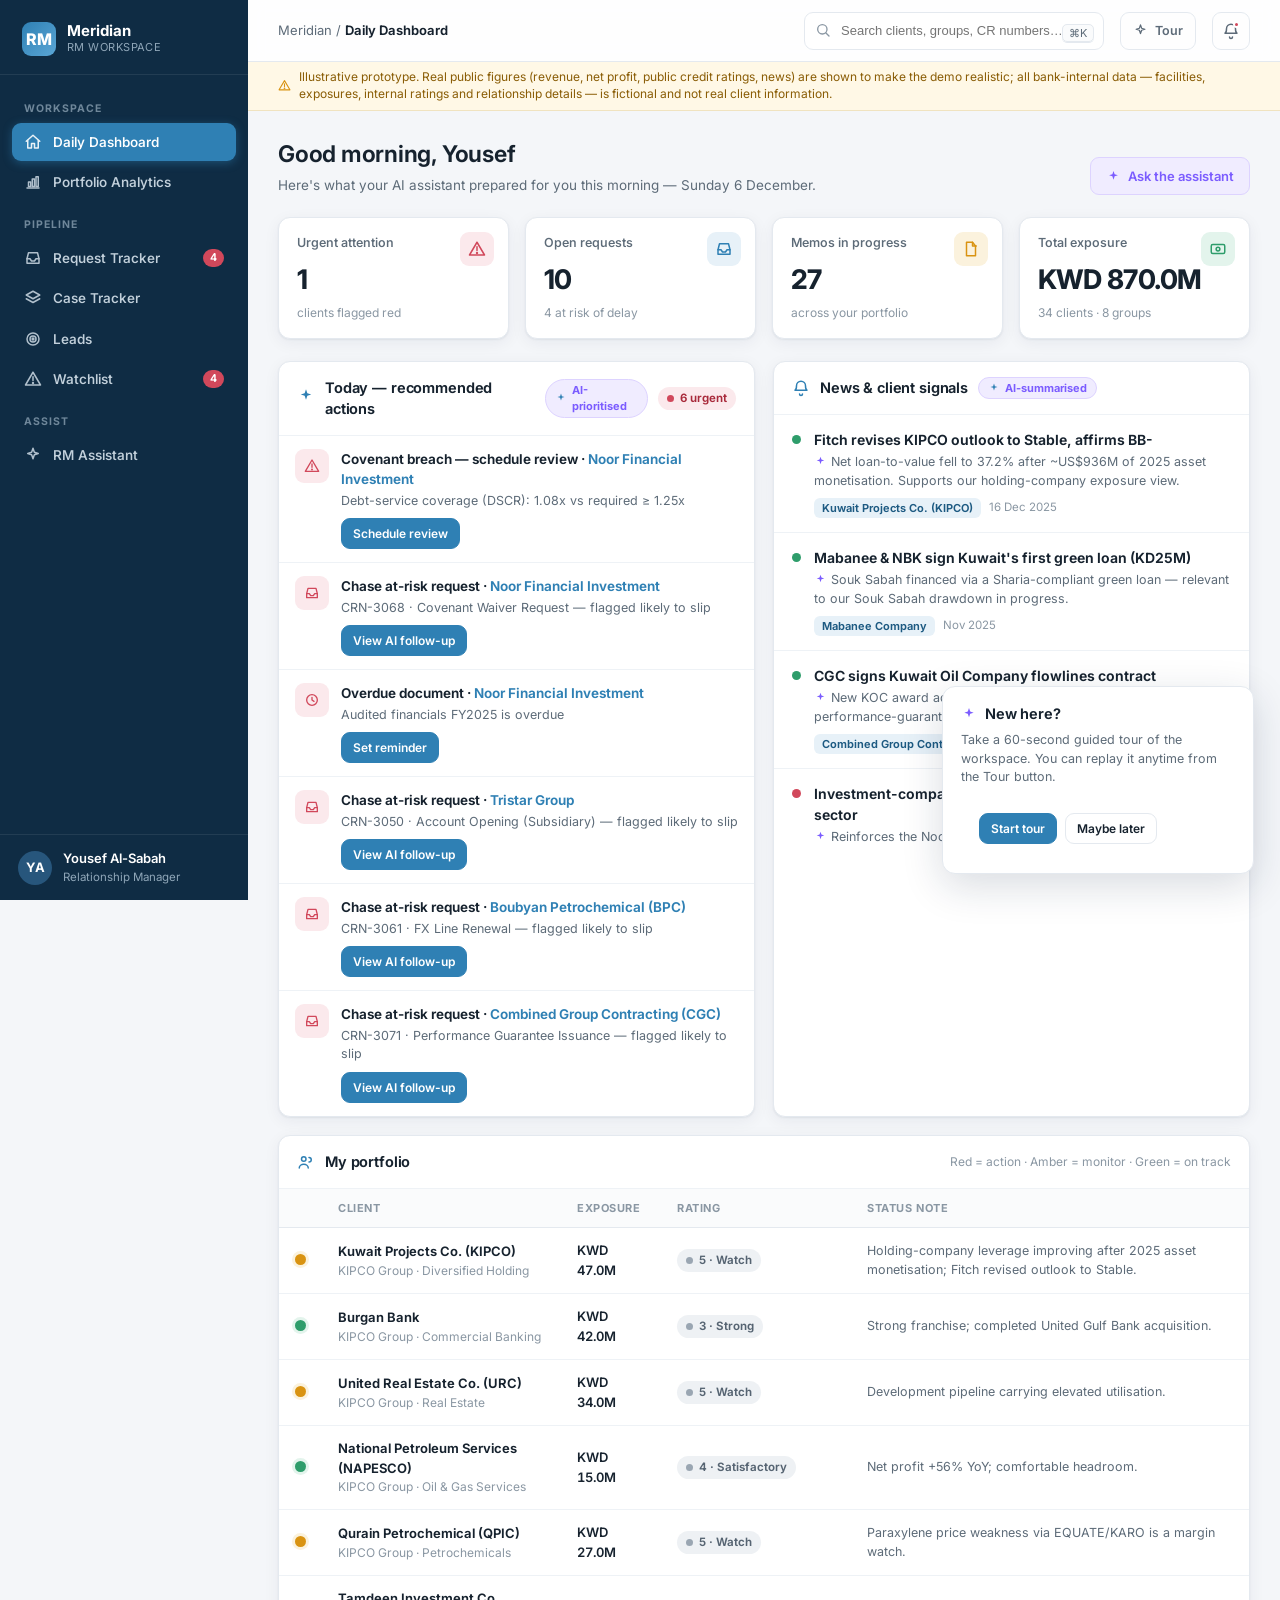
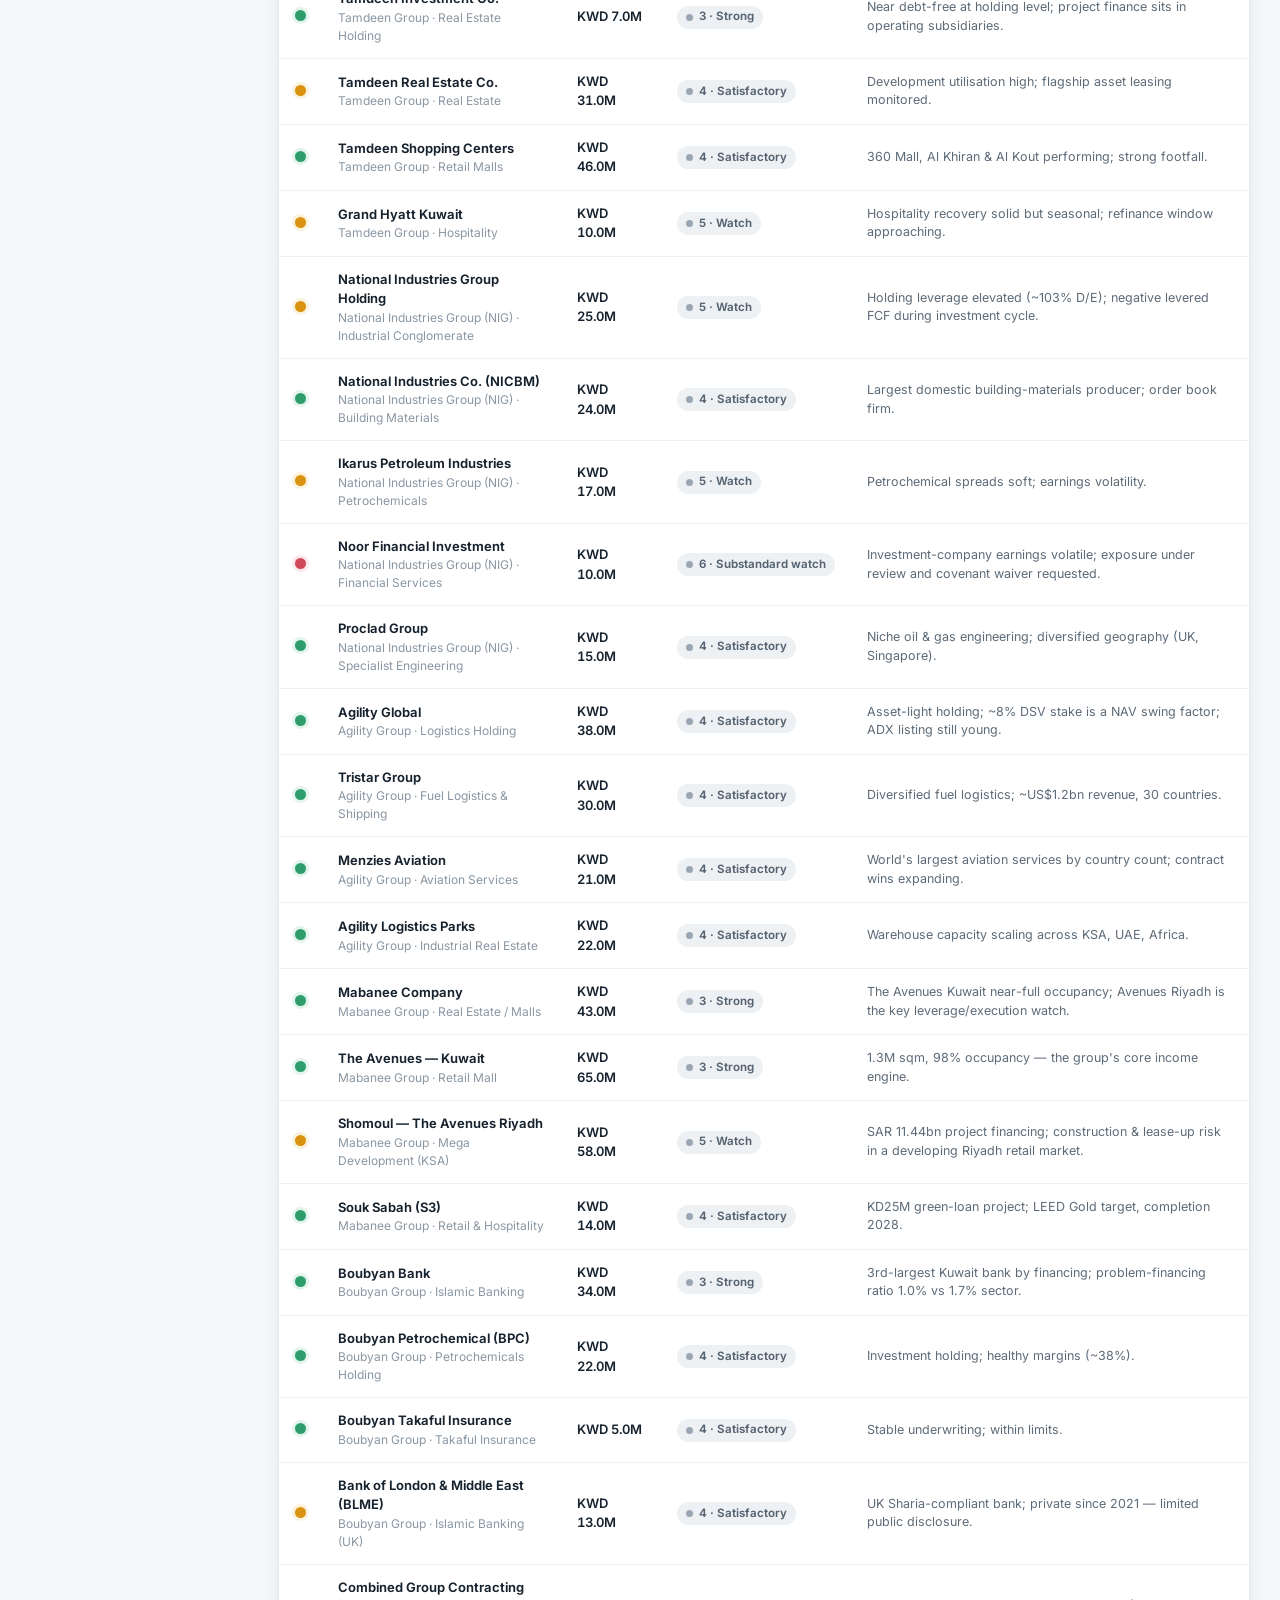
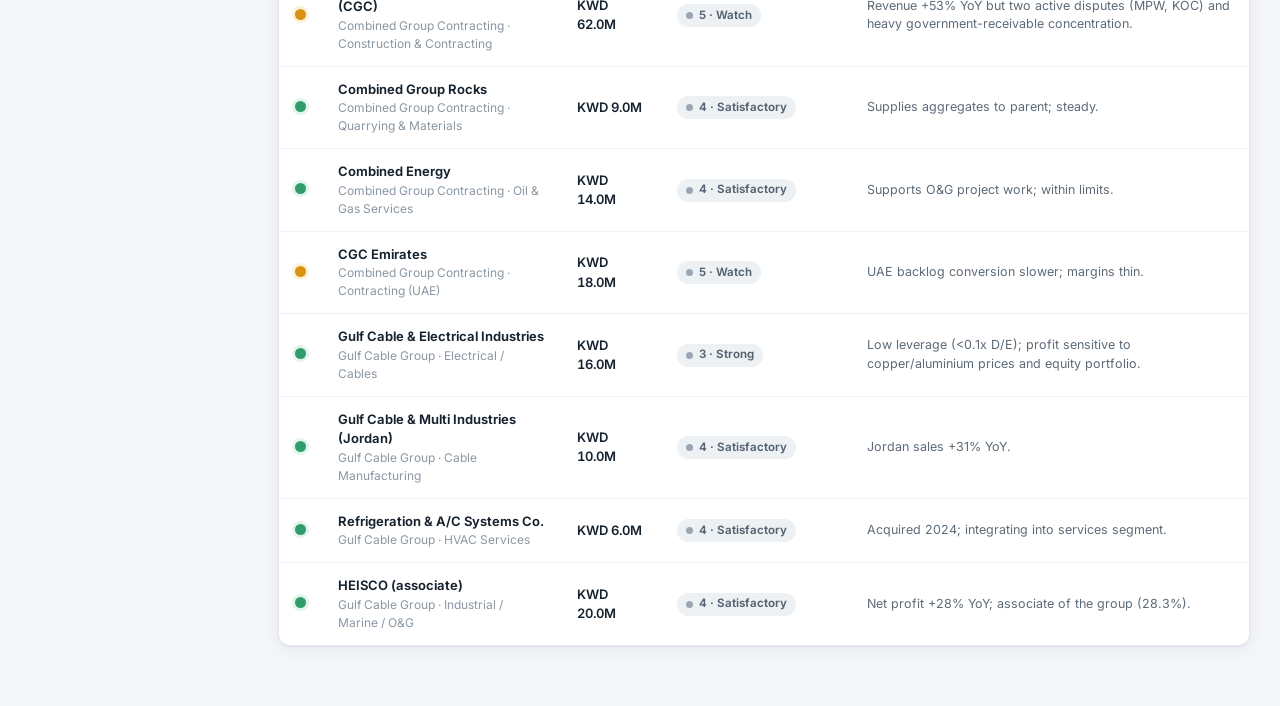
==== commit 71f8e129: "Upgrade UI to market-leading RM workspace: NBA worklist, ⌘K palette, activity log Grounded in resear" ====
--- a/docs/index.html
+++ b/docs/index.html
@@ -343,6 +343,89 @@
 .help-btn{height:38px;padding:0 12px;border:1px solid var(--line);border-radius:9px;display:flex;align-items:center;gap:7px;color:var(--muted);font-weight:600;font-size:12.5px}
 .help-btn:hover{border-color:var(--ai-line);color:var(--ai);background:var(--ai-bg)}
 .help-btn svg{width:15px;height:15px}
+
+/* ---- responsive / mobile ---- */
+.menu-btn{display:none;width:38px;height:38px;border:1px solid var(--line);border-radius:9px;align-items:center;justify-content:center;color:var(--ink);background:#fff;flex:none}
+.menu-btn svg{width:18px;height:18px}
+.nav-overlay{display:none}
+@media (max-width:980px){
+  .stats{grid-template-columns:repeat(2,1fr)}
+  .kpis{grid-template-columns:repeat(2,1fr)}
+  .three{grid-template-columns:1fr 1fr}
+}
+@media (max-width:860px){
+  .sidebar{transform:translateX(-100%);transition:transform .25s ease;z-index:40;box-shadow:var(--shadow-lg)}
+  body.nav-open .sidebar{transform:none}
+  .nav-overlay{position:fixed;inset:0;background:rgba(15,44,68,.45);z-index:35}
+  body.nav-open .nav-overlay{display:block}
+  .main{margin-left:0}
+  .menu-btn{display:flex}
+  .topbar{padding:0 16px;gap:10px}
+  .crumb{display:none}
+  .search{width:auto;flex:1;margin-left:0}
+  .page{padding:18px 16px 64px}
+  .two,.three,.memo{grid-template-columns:1fr}
+  .kanban{grid-template-columns:1fr 1fr}
+  .gauges{gap:18px;justify-content:space-around}
+  .memo-side .card{position:static}
+  .page-head{flex-wrap:wrap}
+  .page-head .actions{margin-left:0}
+  .co-head{flex-direction:column}
+  .card .cb.flush{overflow-x:auto;-webkit-overflow-scrolling:touch}
+  .card .cb.flush table{min-width:620px}
+  .tabs{margin-bottom:16px}
+  .tour-pop{width:calc(100vw - 24px);max-width:326px}
+  .toast{left:16px;right:16px;width:auto}
+}
+@media (max-width:560px){
+  .stats,.kpis,.kanban{grid-template-columns:1fr}
+  .ribbon{font-size:11px;padding:7px 16px}
+  .page-head h1{font-size:20px}
+  .search{display:none}
+  .help-btn span{display:none}
+  .help-btn{padding:0 11px}
+}
+
+/* ---- command palette ---- */
+.cmdk-bg{position:fixed;inset:0;background:rgba(15,44,68,.4);backdrop-filter:blur(3px);z-index:90;display:flex;justify-content:center;align-items:flex-start;padding:12vh 16px 16px;animation:fi .12s}
+.cmdk{width:620px;max-width:100%;background:#fff;border-radius:14px;box-shadow:var(--shadow-lg);overflow:hidden;animation:fi .15s}
+.cmdk .cin{display:flex;align-items:center;gap:11px;padding:15px 17px;border-bottom:1px solid var(--line)}
+.cmdk .cin svg{width:18px;height:18px;color:var(--faint)}
+.cmdk .cin input{flex:1;border:none;outline:none;font-size:15.5px;font-family:inherit;color:var(--ink);background:none}
+.cmdk .list{max-height:56vh;overflow:auto;padding:8px}
+.cmdk .grp{font-size:10.5px;text-transform:uppercase;letter-spacing:.06em;color:var(--faint);font-weight:700;padding:11px 10px 4px}
+.cmdk .it{display:flex;align-items:center;gap:12px;padding:9px 10px;border-radius:9px;cursor:pointer}
+.cmdk .it.sel{background:var(--accent-soft)}
+.cmdk .it .cic{width:30px;height:30px;border-radius:8px;background:#eef1f4;display:grid;place-items:center;color:var(--muted);flex:none}
+.cmdk .it .cic svg{width:15px;height:15px}
+.cmdk .it .ctx{flex:1;min-width:0}
+.cmdk .it .ct{font-weight:600;font-size:13.5px}
+.cmdk .it .cs{font-size:12px;color:var(--faint)}
+.cmdk .foot{display:flex;gap:14px;padding:9px 15px;border-top:1px solid var(--line-soft);color:var(--faint);font-size:11.5px}
+kbd{font-family:inherit;font-size:11px;color:var(--muted);border:1px solid var(--line);border-radius:5px;padding:1px 6px;background:#fafbfc;box-shadow:0 1px 0 var(--line)}
+.search .kbd-hint{position:absolute;right:10px;top:9px;pointer-events:none}
+
+/* ---- next-best-action ---- */
+.nba{display:flex;gap:12px;padding:13px 16px;border-bottom:1px solid var(--line-soft);align-items:flex-start}
+.nba:last-child{border:0}
+.nba .nic{width:34px;height:34px;border-radius:9px;display:grid;place-items:center;flex:none}
+.nba .ntx{flex:1;min-width:0}
+.nba .nt{font-weight:650;font-size:13.5px}
+.nba .ns{font-size:12.5px;color:var(--muted);margin-top:2px}
+.nba .act{display:flex;gap:7px;margin-top:8px;flex-wrap:wrap}
+
+/* ---- activity timeline / quick actions ---- */
+.qa-bar{display:flex;gap:8px;flex-wrap:wrap;margin-bottom:2px}
+.tl{position:relative;padding-left:6px}
+.tl-item{display:flex;gap:12px;padding:11px 0;border-bottom:1px solid var(--line-soft)}
+.tl-item:last-child{border:0}
+.tl-ic{width:30px;height:30px;border-radius:8px;display:grid;place-items:center;flex:none;background:#eef1f4;color:var(--muted)}
+.tl-ic svg{width:15px;height:15px}
+.tl-tx{flex:1;min-width:0}
+.tl-tx .tt{font-weight:600;font-size:13px}
+.tl-tx .tm{font-size:12px;color:var(--faint);margin-top:1px}
+.field{width:100%;border:1px solid var(--line);border-radius:9px;padding:10px 12px;font-family:inherit;font-size:13.5px;outline:none;margin-top:8px}
+.field:focus{border-color:var(--accent);box-shadow:0 0 0 3px var(--accent-soft)}
 
 </style>
 </head>
@@ -698,11 +781,13 @@
   const DB = window.DB;
   const $ = (s, r=document) => r.querySelector(s);
   const fmt = DB.fmt;
-  const ui = { openGroups:{}, accepted:{}, editing:{}, generated:{}, chat:[], chatBusy:false, coTab:'overview', profitScope:'company', tour:{open:false,step:0}, tourSeen:false };
+  const ui = { openGroups:{}, accepted:{}, editing:{}, generated:{}, chat:[], chatBusy:false, coTab:'overview', profitScope:'company', tour:{open:false,step:0}, tourSeen:false, cmd:{open:false}, activity:{} };
 
   /* ---------- icons ---------- */
   const P = {
     home:'<path d="M3 11l9-8 9 8"/><path d="M5 10v10h5v-6h4v6h5V10"/>',
+    menu:'<line x1="3" y1="6" x2="21" y2="6"/><line x1="3" y1="12" x2="21" y2="12"/><line x1="3" y1="18" x2="21" y2="18"/>',
+    phone:'<path d="M5 4h3l2 5-2 1a12 12 0 0 0 5 5l1-2 5 2v3a2 2 0 0 1-2 2A16 16 0 0 1 3 6a2 2 0 0 1 2-2"/>',
     chart:'<line x1="4" y1="20" x2="20" y2="20"/><rect x="6" y="12" width="3" height="6"/><rect x="11" y="8" width="3" height="10"/><rect x="16" y="5" width="3" height="13"/>',
     inbox:'<path d="M4 13h4l2 3h4l2-3h4"/><path d="M4 13l2-8h12l2 8v6H4z"/>',
     layers:'<path d="M12 3 3 8l9 5 9-5-9-5z"/><path d="M3 13l9 5 9-5"/>',
@@ -789,12 +874,15 @@
         <div class="me"><div class="av">${DB.rm.initials}</div>
           <div><div class="mn">${DB.rm.name}</div><div class="mr">Relationship Manager</div></div></div>
       </aside>
+      <div class="nav-overlay" data-act="menu"></div>
       <div class="main">
         <div class="topbar">
+          <button class="menu-btn" data-act="menu">${icon('menu')}</button>
           <div class="crumb" id="crumb"></div>
           <div class="search">
             ${icon('search')}
             <input id="gsearch" placeholder="Search clients, groups, CR numbers…" autocomplete="off"/>
+            <span class="kbd-hint" data-act="cmd-open"><kbd>⌘K</kbd></span>
             <div class="results" id="sresults"></div>
           </div>
           <button class="help-btn" data-act="tour-start">${icon('spark')} Tour</button>
@@ -854,6 +942,7 @@
   /* ========== PAGE 1 — DASHBOARD ========== */
   function pageDashboard(){
     setCrumb(["Meridian","Daily Dashboard"]);
+    const pnba = portfolioNBA();
     const urgent = DB.companies.filter(c=>c.rag==="red").length;
     const openReq = DB.requests.filter(r=>r.status!=="Completed").length;
     const pendingMemo = DB.companies.filter(c=>["review","progress","pending"].includes(c.memo.dcr)).length;
@@ -902,9 +991,9 @@
     ${stats}
     <div class="grid" style="grid-template-columns:1fr 1fr">
       <div class="card">
-        <div class="ch">${icon('check')}<h3>Today's priorities</h3>${aiBadge('Auto-generated')}
-          <div class="right faint" style="font-size:12px">${DB.todos.filter(t=>!t.done).length} open</div></div>
-        <div class="cb flush">${todos}</div>
+        <div class="ch">${spark2()}<h3>Today — recommended actions</h3>${aiBadge('AI-prioritised')}
+          <div class="right"><span class="pill red"><span class="d"></span>${pnba.filter(x=>x.it.sev==='red').length} urgent</span></div></div>
+        <div class="cb flush">${pnba.slice(0,6).map(({c,it})=>nbaRowHTML(it,c,true)).join("")||'<div class="empty">All clear — nothing needs action.</div>'}</div>
       </div>
       <div class="card">
         <div class="ch">${icon('bell')}<h3>News & client signals</h3>${aiBadge('AI-summarised')}</div>
@@ -1352,7 +1441,7 @@
 
     const TABS=[["overview","Overview","home",0],["exposure","Exposure & Limits","layers",0],
       ["profit","Profitability","chart",0],["facilities","Facilities & Collateral","money",0],
-      ["covenants","Covenants & Documents","file",attn],["news","News","bell",0]];
+      ["covenants","Covenants & Documents","file",attn],["news","News","bell",0],["activity","Activity","clock",0]];
 
     const head = `
     <div class="page-head" style="margin-bottom:14px"><div>
@@ -1380,7 +1469,7 @@
     </div>
     <div class="tabs">${TABS.map(t=>`<div class="tab ${tab===t[0]?'on':''}" data-act="cotab" data-tab="${t[0]}">${icon(t[2])}${t[1]}${t[3]?`<span class="ct">${t[3]}</span>`:''}</div>`).join("")}</div>`;
 
-    const body = {overview:coOverview, exposure:coExposure, profit:coProfit, facilities:coFacilities, covenants:coCovenants, news:coNews}[tab](c);
+    const body = {overview:coOverview, exposure:coExposure, profit:coProfit, facilities:coFacilities, covenants:coCovenants, news:coNews, activity:coActivity}[tab](c);
     return head + `<div class="fade-in">${body}</div>`;
   }
 
@@ -1416,7 +1505,7 @@
         <div class="c"><div class="k">KYC review</div><div class="v">${c.kyc.review}</div></div>
         <div class="c" style="grid-column:1/3"><div class="k">Status</div><div class="v">${c.kyc.status==='Current'?pill('Current','green'):pill(c.kyc.status,'amber')}</div></div></div></div></div>`;
 
-    return kpis + aiBlock("co_"+c.id, "AI briefing · summarised from filings, financials & news",
+    return kpis + nbaCard(c) + aiBlock("co_"+c.id, "AI briefing · summarised from filings, financials & news",
       `<p style="margin:0">${c.name} is a ${c.rating.toLowerCase().includes('strong')?'strong':c.rag==='red'?'closely-watched':'satisfactory'} ${c.sector.toLowerCase()} name, banking with us since ${c.since}. Our exposure is ${fmt(c.exposure.total.util)} (${Math.round(c.market.share*100)}% of an estimated ${fmt(c.market.total.util)} total market exposure). ${c.ragReason} FY2025 relationship income ${kwdm(c.income['2025'].total)} at ${c.rorwa} RoRWA.</p>`)
       + `<div class="two" style="margin-top:18px">${attnCard}${pubCard||kyc}</div>` + (pubCard?`<div class="two" style="margin-top:18px">${kyc}</div>`:'');
   }
@@ -1612,8 +1701,10 @@
   document.addEventListener("click", (e)=>{
     const row = e.target.closest("tr.click,[data-href]");
     const act = e.target.closest("[data-act]");
+    if(e.target.closest("[data-nav]")) document.body.classList.remove("nav-open");
     if(act){
       const a=act.dataset.act, k=act.dataset.key, id=act.dataset.id;
+      if(a==="menu"){ document.body.classList.toggle("nav-open"); return; }
       if(a==="todo"){ const t=DB.todos.find(x=>x.id===id); t.done=!t.done; render(); return; }
       if(a==="grp"){ const g=act.dataset.id; ui.openGroups[g]=!ui.openGroups[g]; render(); return; }
       if(a==="rfilter"){ if(act.dataset.k==="client") reqClient=act.dataset.v; else reqStatus=act.dataset.v; render(); return; }
@@ -1634,6 +1725,11 @@
       if(a==="cotab"){ ui.coTab=act.dataset.tab; render(); return; }
       if(a==="pgroup"){ ui.profitScope=act.dataset.v; render(); return; }
       if(a==="tour-start"){ startTour(); return; }
+      if(a==="cmd-open"){ openCmd(); return; }
+      if(a==="qa"){ activityModal(id, act.dataset.type); return; }
+      if(a==="qa-save"){ const f=document.getElementById('qa-field'); const ty=act.dataset.type; const dflt={call:'Call logged',note:'Note added',meeting:'Meeting logged',reminder:'Reminder set',opportunity:'Opportunity logged'}[ty]||'Logged'; logActivity(id, ty, (f&&f.value.trim())||dflt); closeModal(); ui.coTab='activity'; render(); return; }
+      if(a==="nba-review"||a==="nba-remind"){ activityModal(id,'reminder'); return; }
+      if(a==="nba-note"){ activityModal(id,'opportunity'); return; }
       if(a==="tour-next"){ tourGo(1); return; }
       if(a==="tour-prev"){ tourGo(-1); return; }
       if(a==="tour-skip"){ endTour(); return; }
@@ -1672,6 +1768,129 @@
       <div class="mf"><button class="btn" data-act="close">Edit</button><button class="btn accent" data-act="close">${icon('send',15)} Send to coordination</button></div>`);
   }
 
+  /* ========== NEXT-BEST-ACTION ========== */
+  function nbaFor(c){
+    const out=[];
+    const br=c.covenants.find(v=>v.status==="breach");
+    if(br) out.push({sev:"red",ic:"alert",t:"Covenant breach — schedule review",s:`${br.name}: ${br.actual} vs required ${br.req}`,action:{label:"Schedule review",act:"nba-review"}});
+    const ar=DB.requests.find(r=>r.companyId===c.id&&r.atRisk&&r.status!=="Completed");
+    if(ar) out.push({sev:"red",ic:"inbox",t:"Chase at-risk request",s:`${ar.id} · ${ar.type} — flagged likely to slip`,action:{label:"View AI follow-up",act:"followup",id:ar.id}});
+    const od=c.documents.find(d=>d.status==="overdue");
+    if(od) out.push({sev:"red",ic:"clock",t:"Overdue document",s:`${od.doc} is overdue`,action:{label:"Set reminder",act:"nba-remind"}});
+    if(["review","progress","pending"].includes(c.memo.dcr)) out.push({sev:"amber",ic:"file",t:"Finalise credit package",s:"Committee memo not yet complete",action:{label:"Open memo",href:`#/memo/${c.id}`}});
+    if(c.market.share<0.25) out.push({sev:"amber",ic:"target",t:"Grow share of wallet",s:`Only ${Math.round(c.market.share*100)}% of ~${fmt(c.market.total.util)} market exposure — headroom to grow`,action:{label:"Log opportunity",act:"nba-note"}});
+    if(c.kyc.status!=="Current") out.push({sev:"amber",ic:"users",t:"KYC refresh due",s:"Periodic review outstanding",action:{label:"Set reminder",act:"nba-remind"}});
+    return out;
+  }
+  function nbaBtn(it,c){ const a=it.action; if(!a) return '';
+    return a.href?`<a class="btn sm accent" href="${a.href}">${a.label}</a>`
+      :`<button class="btn sm accent" data-act="${a.act}" data-id="${a.id||c.id}">${a.label}</button>`; }
+  function nbaRowHTML(it,c,withClient){
+    return `<div class="nba"><div class="nic" style="background:var(--${it.sev}-bg);color:var(--${it.sev})">${icon(it.ic,16)}</div>
+      <div class="ntx"><div class="nt">${it.t}${withClient?` · <a class="linklike" href="#/company/${c.id}">${c.name}</a>`:''}</div>
+        <div class="ns">${it.s}</div><div class="act">${nbaBtn(it,c)}</div></div></div>`;
+  }
+  function nbaCard(c){ const items=nbaFor(c); if(!items.length) return '';
+    return `<div class="card"><div class="ch">${spark2()}<h3>Recommended next actions</h3><span class="pill ai">${items.length}</span></div>
+      <div class="cb flush">${items.map(it=>nbaRowHTML(it,c,false)).join("")}</div></div>`; }
+  function portfolioNBA(){ const rows=[]; DB.companies.forEach(c=>nbaFor(c).forEach(it=>rows.push({c,it})));
+    rows.sort((a,b)=>(a.it.sev==='red'?0:1)-(b.it.sev==='red'?0:1)); return rows; }
+
+  /* ========== ACTIVITY / CALL LOG ========== */
+  function defaultTimeline(c){
+    const fac=c.facilities[0];
+    return [
+      {type:"call", text:`AI call summary — reviewed the ${fac.type.toLowerCase()} and pricing; client comfortable with terms, to revert on covenants.`, when:"2 days ago"},
+      {type:"note", text:"FY2025 audited financials received and spread into the model.", when:"1 week ago"},
+      {type:"meeting", text:`Quarterly relationship review held with ${c.parent?'group':'company'} CFO.`, when:"3 weeks ago"},
+    ];
+  }
+  function coActivity(c){
+    const icmap={call:"phone",note:"edit",meeting:"users",reminder:"clock",opportunity:"target"};
+    const acts=(ui.activity[c.id]||[]).concat(defaultTimeline(c));
+    return `<div class="card"><div class="ch">${icon('clock')}<h3>Activity & relationship log</h3>${aiBadge('Auto-logged')}
+        <div class="right faint" style="font-size:12px">Calls, notes & meetings — captured for you</div></div>
+      <div class="cb">
+        <div class="qa-bar">
+          <button class="btn sm" data-act="qa" data-type="call" data-id="${c.id}">${icon('phone',14)} Log call</button>
+          <button class="btn sm" data-act="qa" data-type="note" data-id="${c.id}">${icon('edit',14)} Add note</button>
+          <button class="btn sm" data-act="qa" data-type="meeting" data-id="${c.id}">${icon('users',14)} Log meeting</button>
+          <button class="btn sm" data-act="qa" data-type="reminder" data-id="${c.id}">${icon('clock',14)} Set reminder</button>
+        </div>
+        <div class="divider"></div>
+        <div class="tl">${acts.map(a=>`<div class="tl-item"><div class="tl-ic">${icon(icmap[a.type]||'edit',15)}</div>
+          <div class="tl-tx"><div class="tt">${a.text}</div><div class="tm">${a.when[0].toUpperCase()+a.when.slice(1)}${ui.activity[c.id]&&ui.activity[c.id].includes(a)?' · you':''}</div></div></div>`).join("")}</div>
+      </div></div>`;
+  }
+  function logActivity(cid,type,text){ (ui.activity[cid]=ui.activity[cid]||[]).unshift({type,text,when:"just now"}); }
+  function activityModal(cid,type){
+    const titles={call:"Log a call",note:"Add a note",meeting:"Log a meeting",reminder:"Set a reminder",opportunity:"Log an opportunity"};
+    const ph={call:"What did you discuss? The assistant will summarise it into the log.",note:"Add your note…",meeting:"Meeting notes & attendees…",reminder:"What to follow up on — and when.",opportunity:"Describe the cross-sell / wallet-share opportunity."};
+    const ic={call:"phone",note:"edit",meeting:"users",reminder:"clock",opportunity:"target"}[type]||"edit";
+    modal(`<div class="mh2">${icon(ic)}<h3>${titles[type]||'Add'}</h3><button class="x" data-act="close">${icon('x')}</button></div>
+      <div class="mb2"><div class="muted" style="font-size:12.5px;font-weight:600">${DB.byId[cid].name}</div>
+        <textarea class="field" id="qa-field" rows="4" placeholder="${ph[type]||''}"></textarea></div>
+      <div class="mf"><button class="btn" data-act="close">Cancel</button>
+        <button class="btn accent" data-act="qa-save" data-id="${cid}" data-type="${type}">${icon('check',15)} Save to log</button></div>`);
+    setTimeout(()=>{const f=document.getElementById('qa-field'); if(f) f.focus();},60);
+  }
+
+  /* ========== COMMAND PALETTE (Cmd/Ctrl-K) ========== */
+  function openCmd(){ ui.cmd={open:true,q:"",sel:0,flat:[]};
+    const bg=document.createElement('div'); bg.className='cmdk-bg'; bg.id='cmdk';
+    bg.innerHTML=`<div class="cmdk">
+      <div class="cin">${icon('search')}<input id="cmd-in" placeholder="Search clients, pages, actions…" autocomplete="off"/><kbd>Esc</kbd></div>
+      <div class="list" id="cmd-list"></div>
+      <div class="foot"><span><kbd>↑</kbd><kbd>↓</kbd> navigate</span><span><kbd>↵</kbd> open</span><span><kbd>⌘K</kbd> toggle</span></div>
+    </div>`;
+    bg.addEventListener('click',e=>{ if(e.target===bg) closeCmd(); });
+    document.body.appendChild(bg);
+    const inp=document.getElementById('cmd-in');
+    inp.addEventListener('input',()=>{ ui.cmd.q=inp.value; ui.cmd.sel=0; renderCmdList(); });
+    inp.focus(); renderCmdList();
+  }
+  function closeCmd(){ ui.cmd.open=false; const b=document.getElementById('cmdk'); if(b) b.remove(); }
+  function cmdGroups(){
+    const q=(ui.cmd.q||'').toLowerCase().trim();
+    const pages=[['Dashboard','#/dashboard','home'],['Portfolio Analytics','#/analytics','chart'],['Request Tracker','#/requests','inbox'],['Case Tracker','#/cases','layers'],['Leads','#/leads','target'],['Watchlist','#/watchlist','alert'],['RM Assistant','#/assistant','spark']];
+    const clients=DB.companies.filter(c=>!q||c.name.toLowerCase().includes(q)||(c.group||'').toLowerCase().includes(q)||c.cr.toLowerCase().includes(q))
+      .slice(0,7).map(c=>({ic:'building',t:c.name,s:(c.group||'Standalone')+' · '+c.cr,run:()=>{location.hash='#/company/'+c.id;}}));
+    const pg=pages.filter(p=>!q||p[0].toLowerCase().includes(q)).map(p=>({ic:p[2],t:p[0],s:'Go to page',run:()=>{location.hash=p[1];}}));
+    const actions=[{ic:'spark',t:'Take the guided tour',s:'Action',run:()=>{closeCmd();startTour();}}].filter(a=>!q||a.t.toLowerCase().includes(q));
+    const g=[];
+    if(clients.length) g.push({label:'Clients',items:clients});
+    if(pg.length) g.push({label:'Go to',items:pg});
+    if(actions.length) g.push({label:'Actions',items:actions});
+    return g;
+  }
+  function renderCmdList(){
+    const g=cmdGroups(); ui.cmd.flat=[]; g.forEach(gr=>gr.items.forEach(it=>ui.cmd.flat.push(it)));
+    if(ui.cmd.sel>=ui.cmd.flat.length) ui.cmd.sel=Math.max(0,ui.cmd.flat.length-1);
+    let i=-1;
+    const html=g.map(gr=>`<div class="grp">${gr.label}</div>`+gr.items.map(it=>{ i++; const idx=i;
+      return `<div class="it ${idx===ui.cmd.sel?'sel':''}" data-cmd="${idx}"><div class="cic">${icon(it.ic,15)}</div><div class="ctx"><div class="ct">${it.t}</div><div class="cs">${it.s}</div></div></div>`;
+    }).join("")).join("");
+    const list=document.getElementById('cmd-list');
+    list.innerHTML=html||`<div class="empty">No matches</div>`;
+    list.querySelectorAll('[data-cmd]').forEach(el=>el.addEventListener('click',()=>cmdRun(+el.dataset.cmd)));
+  }
+  function cmdMove(d){ if(!ui.cmd.flat.length) return; ui.cmd.sel=(ui.cmd.sel+d+ui.cmd.flat.length)%ui.cmd.flat.length; renderCmdSel(); }
+  function renderCmdSel(){ const list=document.getElementById('cmd-list'); if(!list) return;
+    list.querySelectorAll('[data-cmd]').forEach(el=>el.classList.toggle('sel',+el.dataset.cmd===ui.cmd.sel));
+    const sel=list.querySelector('.it.sel'); if(sel) sel.scrollIntoView({block:'nearest'}); }
+  function cmdRun(i){ const it=ui.cmd.flat[i]; if(!it) return; const r=it.run; closeCmd(); r(); }
+
+  document.addEventListener('keydown',(e)=>{
+    if((e.metaKey||e.ctrlKey)&&(e.key==='k'||e.key==='K')){ e.preventDefault(); ui.cmd.open?closeCmd():openCmd(); return; }
+    if(ui.cmd.open){
+      if(e.key==='Escape'){ closeCmd(); }
+      else if(e.key==='ArrowDown'){ e.preventDefault(); cmdMove(1); }
+      else if(e.key==='ArrowUp'){ e.preventDefault(); cmdMove(-1); }
+      else if(e.key==='Enter'){ e.preventDefault(); cmdRun(ui.cmd.sel); }
+    }
+  });
+
+
   /* ---------- boot ---------- */
   shell();
   window.addEventListener("hashchange", render);
